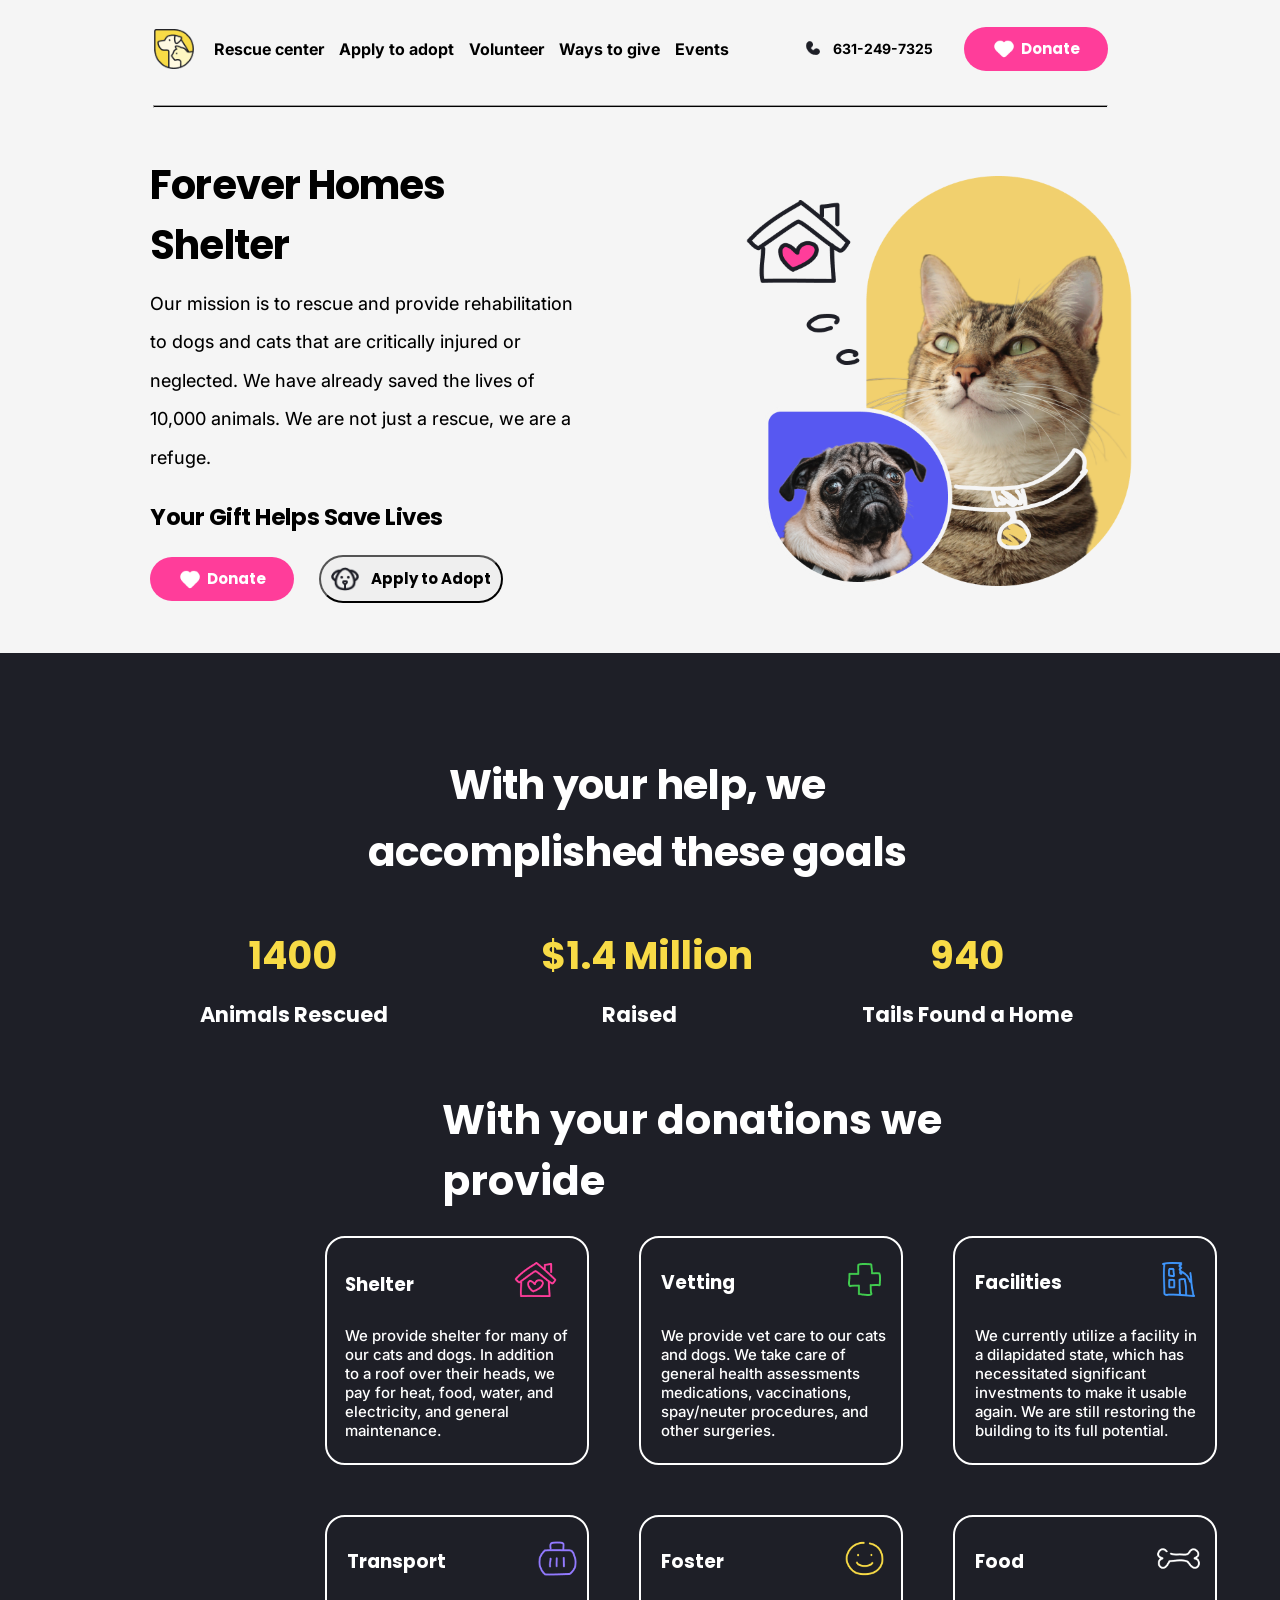
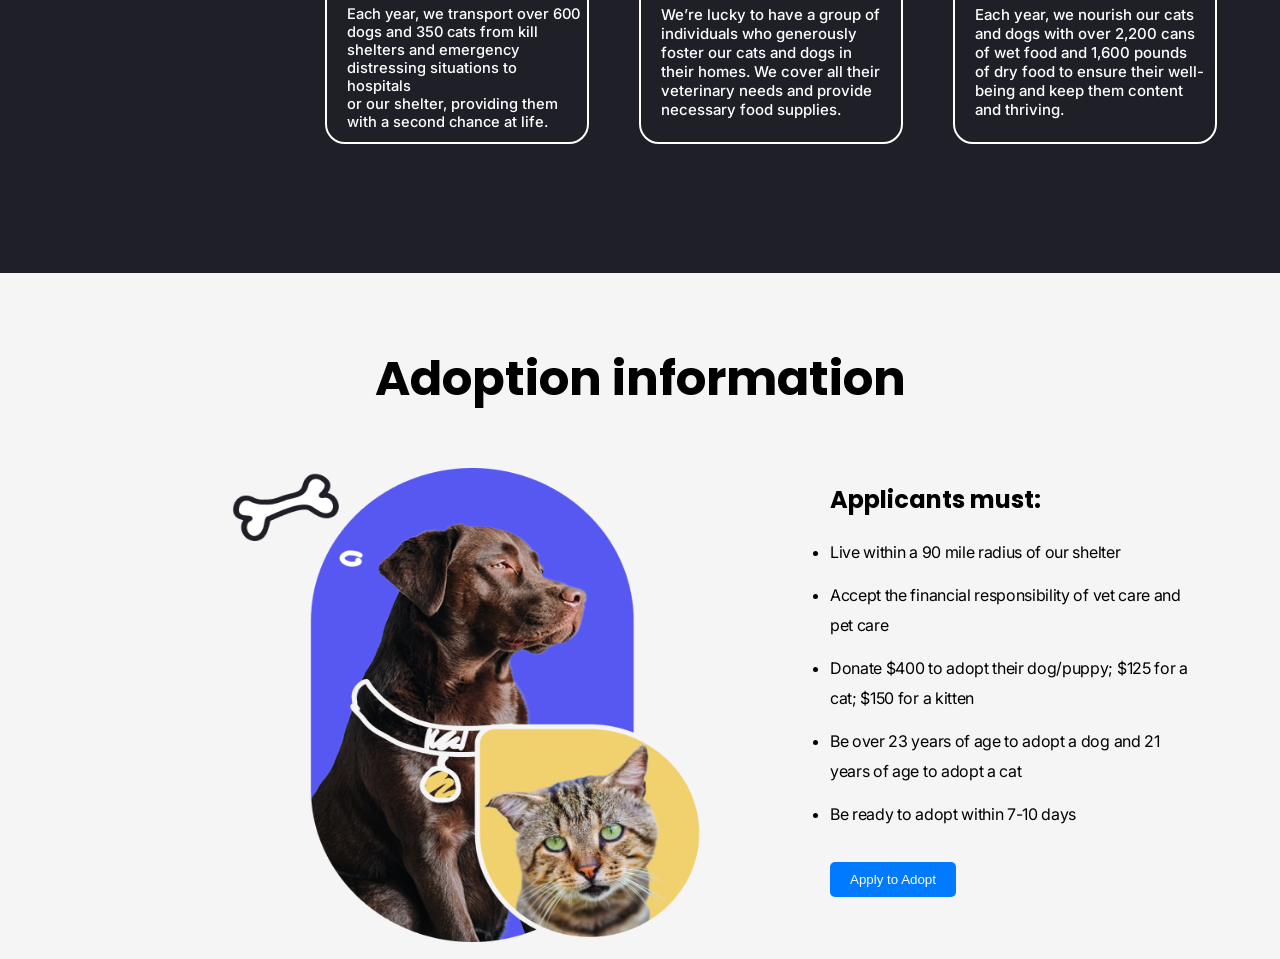
==== HTML/index.html @ 341faac3 "Criada a seção Adoption information e atualizado erros de responsividade" ====
<!DOCTYPE html>
<html lang="en">
    <head>
        <meta charset="UTF-8">
        <title>Desafio_4</title>
        <link rel="stylesheet" href="../CSS/style.css">
        <link rel="stylesheet" href="../CSS/paginaInicial/blocoInfos_secao2.css">
        <link rel="stylesheet" href="../CSS/paginaInicial/infoAdocao_secao3.css">
        <link rel="stylesheet" href="../CSS/paginaInicial/caixas_secao2.css">
        <link rel="stylesheet" href="../CSS/paginaInicial/home_secao1.css">
        <link rel="stylesheet" href="../CSS/header/header.css">
        <meta name="viewport" content="width=device-width, initial-scale=1.0">
        <link rel="preconnect" href="https://fonts.googleapis.com">
        <link rel="preconnect" href="https://fonts.gstatic.com" crossorigin>
        <link href="https://fonts.googleapis.com/css2?family=Inter:wght@100..900&display=swap" rel="stylesheet">
        <link rel="preconnect" href="https://fonts.googleapis.com">
        <link rel="preconnect" href="https://fonts.gstatic.com" crossorigin>
        <link href="https://fonts.googleapis.com/css2?family=Inter:wght@100..900&family=Poppins:ital,wght@0,100;0,200;0,300;0,400;0,500;0,600;0,700;0,800;0,900;1,100;1,200;1,300;1,400;1,500;1,600;1,700;1,800;1,900&display=swap" rel="stylesheet">
    </head>
    <body>
        <div class="container">
            <header>
                <!-- BARRA DE NAVEGAÇÃO - MENU -->
                <section>
                    <!--// logo do site -->
                    <div class="logo">
                        <img src="../img/logo.png" alt="Logo">
                    </div>
                    <!-- Âncoras do menu -->
                    <ul class="menu">
                        <li><a href="a">Rescue center</a></li>
                        <li><a href="a">Apply to adopt</a></li>
                        <li><a href="a">Volunteer</a></li>
                        <li><a href="a">Ways to give</a></li>
                        <li><a href="a">Events</a></li>
                    </ul>
                    <div class="telefone">
                    <!-- Telefone -->
                        <img src="../img/icon_telefone.png" alt="Imagem de telefone - icon" class="imgTelefone">
                        <p>631-249-7325</p>
                    </div>
                    <!-- Botão Donate -->
                    <button class ="botaoDonate">
                        <img src="../img/icon_donate.png" alt="Imagem de coração - icon">
                        <span>Donate</span>
                    </button>
                </section>
                <hr>
            </header>

            <!-- SEÇÃO 1 - PAG INICIAL -->
            <div class="secao1">
                <div class="componentesSecao1">
                    <!-- Título da seção 1 -->
                    <h1 class="tituloSecao1">Forever Homes Shelter</h1>
                    <!-- Parágrafo da seção 1 -->
                    <p class="textoSecao1">
                        Our mission is to rescue and provide rehabilitation <br>
                        to dogs and cats that are critically injured or <br>
                        neglected. We have already saved the lives of <br>
                        10,000 animals. We are not just a rescue, we are a <br>
                        refuge.</p>
                    <h3 class="subtituloSecao1">Your Gift Helps Save Lives</h3>
                    <!-- Botões da seção 1 -->
                    <div class="botoes">
                        <button class ="botaoDonateSecao1">
                            <img src="../img/icon_donate.png" alt="Imagem de coração - icon">
                            <span>Donate</span>
                        </button>
                        <button class ="botaoApplytoAdoptSecao1">
                            <img src="../img/icon_cachorro.png" alt="Imagem de cachorro - icon">
                            <span>Apply to Adopt</span>
                        </button>
                    </div>
                </div>
                <!-- Imagem da seção 1 - gato, cachorro -->
                <img src="../img/img_secao1.png" alt="Imagem da seção 1 - gato, cachorro" class="imgSecao1">
            </div>
        </div>
        <!-- SEÇÃO 2 - BLOCO COM ESTATÍSTICAS E CARROSSEL DE IMAGENS-->
            <div class="blocoEstatistica">
                <div class="container">
                    <h2 class="tituloSecao2">With your help, we <br>
                        accomplished these goals</h2>
                    <!--Blocos/Textos com estatísticas-->
                    <div class="blocos">
                        <div class="bloco1">
                            <h3>1400</h3>
                            <p>Animals Rescued</p>
                        </div>
                        <div class="bloco2">
                            <h3>$1.4 Million</h3>
                            <p>Raised</p>
                        </div>
                        <div class="bloco3">
                            <h3>940</h3>
                            <p>Tails Found a Home</p>
                    </div>
                </div>
            </div>
            <!--INFORMAÇÕES DA DOAÇÃO - SEÇÃO 2-->
            <h2 class="caixasTItulo">With your donations we provide</h2>
            <div class="caixasLinha1">
                <div class="box1">
                    <div class="header1">
                        <h3>Shelter </h3>
                        <img src="../img/icon_casa.png" alt="Imagem de uma casinha rosa">
                    </div>
                    <p>We provide shelter for many of <br>
                        our cats and dogs. In addition <br>
                        to a roof over their heads, we <br>
                        pay for heat, food, water, and <br>
                        electricity, and general <br>
                        maintenance.
                    </p>
                </div>
                <div class="box2">
                    <div class="header2">
                        <h3>Vetting</h3>
                        <img src="../img/icon_cruz.png" alt="Imagem de uma cruz verde da saúde">
                    </div>
                    <p>We provide vet care to our cats <br>
                        and dogs. We take care of <br>
                        general health assessments <br>
                        medications, vaccinations, <br>
                        spay/neuter procedures, and <br>
                        other surgeries.</p>
                </div>
                <div class="box3">
                    <div class="header3">
                        <h3>Facilities</h3>
                        <img src="../img/icon_predio.png" alt="Imagem de um prédio azul">
                    </div>
                    <p>We currently utilize a facility in <br>
                        a dilapidated state, which has <br>
                        necessitated significant <br>
                        investments to make it usable <br> again. We are still restoring the <br>
                        building to its full potential.
                    </p>
                </div>
            </div>
            <div class="caixasLinha2">
                <div class="box4">
                    <div class="header4">
                        <h3>Transport</h3>
                        <img src="../img/icon_transporte.png" alt="Imagem de caixa de transporte de animais">
                    </div>
                    <p>Each year, we transport over 600 <br>
                        dogs and 350 cats from kill <br>
                        shelters and emergency <br>
                        distressing situations to hospitals <br>
                        or our shelter, providing them <br>
                        with a second chance at life.
                    </p>
                </div>
                <div class="box5">
                    <div class="header5">
                        <h3>Foster</h3>
                        <img src="../img/icon_carinhaSorrindo.png" alt="Imagem de carinha sorrindo">
                    </div>
                    <p>We’re lucky to have a group of <br>
                        individuals who generously <br>
                        foster our cats and dogs in <br>
                        their homes. We cover all their <br>
                        veterinary needs and provide <br>
                        necessary food supplies.
                    </p>
                </div>
                <div class="box6">
                    <div class="header6">
                        <h3>Food</h3>
                        <img src="../img/icon_osso.png" alt="Imagem de ossinho de cachorro">
                    </div>
                    <p>Each year, we nourish our  cats <br>
                        and dogs with over 2,200 cans <br>
                        of wet food and 1,600 pounds <br>
                        of dry food to ensure their well-<br>
                        being and keep them content <br>
                        and thriving.
                    </p>
                </div>
            </div>
        </div>
        <h2 class="tituloSecao3">Adoption information</h2>
        <div class="infoAdocao_secao3">
            <div class="imagemAdocaoInfo">
                <img src="../img/cachorros_secao3.png" alt="Imagem da seção 3">
            </div>
            <div class="listaInfo">
                <h4>Applicants must:</h4>
                <ul>
                    <li>Live within a 90 mile radius of our shelter</li>
                    <li>Accept the financial responsibility of vet care and <br> pet care</li>
                    <li>Donate $400 to adopt their dog/puppy; $125 for a <br> cat; $150 for a kitten</li>
                    <li>Be over 23 years of age to adopt a dog and 21 <br> years of age to adopt a cat</li>
                    <li>Be ready to adopt within 7-10 days</li>
                </ul>
                <button class ="botaoApplytoAdoptSecao3">
                    <span>Apply to Adopt</span>
                </button>
            </div>
        </div>
        <script src="../JavaScript/main.js"></script>
    </body>
</html>
---- CSS/style.css ----
.container {
    max-width: 1200px;
    margin: 0 auto;
    padding-right: 20px;
}

body{
    background-color: #F5F5F5;
    margin: 0;
}
---- CSS/paginaInicial/blocoInfos_secao2.css ----
.blocoEstatistica {
    height: 1200px;
    background-color: #1E1F27;
    margin: 0;
    padding-bottom: 0;
    padding-top: 20px;
}

/*Título da seção 2*/
.tituloSecao2 {
    padding-left: 3px;
    text-align: center;
    color: #FFFFFF;
    font-family: Poppins;
    width: 1208px;
    height: 134px;
    font-size: 41px;
    font-weight: 700;
    line-height: 67.2px;
    letter-spacing: -0.02em;
    padding-top: 44px;
    padding-bottom: 35px;
}

/*Blocos*/
.blocos {
    display: flex;
    justify-content: space-between;
}

.bloco1 h3, .bloco2 h3, .bloco3 h3 {
    width: 300px;
    height: 20px;
    font-family: Poppins;
    font-size: 38px;
    font-weight: 700;
    color: #F8DB46;
    line-height: 4px;
    display: flex;
    margin: 0;
}

.bloco1 h3 {
    padding-left: 218px;
    width: 200px;
}

.bloco2 h3 {
    padding-right: 20px;
    width: 240px;
}

.bloco3 h3 {
    padding-left: 88px;
}

.bloco1 p, .bloco2 p, .bloco3 p {
    margin: 0;
    color: #FFFFFF;
    width: 300px;
    height: 35px;
    font-family: Poppins;
    font-size: 21px;
    font-weight: 700;
    line-height: 2px;
    padding-top: 40px;
    display: flex;
}

.bloco1 p {
    padding-left: 170px;
}

.bloco2 p {
    padding-left: 61px;
    width: 140px;
}

.bloco3 p {
    padding-left: 20px;
}
---- CSS/paginaInicial/infoAdocao_secao3.css ----
.infoAdocao_secao3 {
    display: flex;
    flex-direction: row;
    align-items: flex-start;
    margin: 0;
    box-sizing: border-box;
    padding-left: 220px;
}
.tituloSecao3 {
    text-align: center;
    width: 100%;
    padding-top: 30px;
    font-size: 48px;
    font-family: Poppins;
}
.imagemAdocaoInfo {
    width: 470px;
}
.imagemAdocaoInfo img {
    width: 500px;
    height: 500px;
}
.listaInfo {
    flex: 1;
    display: flex;
    flex-direction: column;
    align-items: flex-start;
    padding-left: 100px;
}
.listaInfo h4 {
    margin: 0;
    font-size: 24px;
    font-family: Poppins;
    padding-bottom: 20px;
    padding-left: 40px;
    padding-top: 27px;
}
.listaInfo ul {
    list-style-type: disc;
    margin: 0 0 20px 0;
    font-family: Inter;
}
.listaInfo li {
    padding-bottom: 13px;
    line-height: 30px;
    letter-spacing: -0.02em;
    gap: 20px;
    font-weight: 700px;
}

.listaInfo button {
    padding-bottom: 30px;
    padding: 10px 20px;
    background-color: #007BFF;
    color: white;
    border: none;
    cursor: pointer;
    border-radius: 5px;
    margin-left: 40px;
}
---- CSS/paginaInicial/caixas_secao2.css ----
/*SEÇÃO 2 - INFORMAÇÕES SOBRE AS DOAÇÕES*/

.caixasLinha1 {
    background-color: #1E1F27;
    padding-left: 300px;
    display: flex;
    margin: 0;
    padding-bottom: 0;
}
.caixasLinha2 {
    background-color: #1E1F27;
    padding-left: 300px;
    display: flex;
    padding-top: 0;
    margin: 0;
}
.caixasTItulo {
    color: #FFFFFF;
    font-family: Poppins;
    padding-top: 40px;
    padding-left: 442px;
    font-size: 41px;
    display: flex;
    width: 670px;
    padding-bottom: 0;
    margin: 0;
}

/*Primeira caixa de informações*/
.box1 {
    border: 2px solid;
    padding: 10px 5px 5px 18px;
    border-radius: 20px;
    border-color: #FFFFFF;
    display: flex;
    flex-direction: column;
    width: 237px;
    height: 210px;
    margin: 25px;
}
.box1 .header1 {
    display: flex;
    align-items: center;
    width: 100%;
}
.box1 img {
    margin-right: 20px;
    max-width: 63px;
    height: 63px;
    border-radius: 50%;
}
.box1 h3 {
    color: #FFFFFF;
    margin: 0;
    font-family: Poppins;
    padding-top: 10px;
}
.box1 p {
    color: #FFFFFF;
    margin-top: 15px;
    display: flex;
    width: 100%;
    font-family: Inter;
    font-size: 15px;
    font-weight: 500;
}
.box1 .header {
    display: flex;
    align-items: center;
    padding-left: 15px;
}
.box1 img {
    padding-left: 90px;
    max-width: 63px;
    height: 63px;
}
/*Segunda caixa de informações*/
.box2 {
    border: 2px solid;
    padding: 10px 5px 5px 20px;
    border-radius: 20px;
    border-color: #FFFFFF;
    display: flex;
    flex-direction: column;
    width: 235px;
    height: 210px;
    margin: 25px;
}
.header2 {
    display: flex;
    width: 100%;
    white-space: nowrap;
}
.box2 img {
    margin-left: 80px;
    max-width: 63px;
    height: 63px;
    border-radius: 50%;
    horiz-align: center;
}
.box2 h3 {
    color: #FFFFFF;
    margin: 0;
    font-family: Poppins;
    width: 400px;
    padding-top: 20px;
}
.box2 p {
    color: #FFFFFF;
    display: flex;
    width: 100%;
    font-family: Inter;
    font-size: 15px;
    font-weight: 500;
}
.box2 img {
    max-width: 63px;
    height: 63px;

}
/*Terceira caixa de informações*/
.box3 {
    border: 2px solid;
    padding: 10px 5px 5px 20px;
    border-radius: 20px;
    border-color: #FFFFFF;
    display: flex;
    flex-direction: column;
    width: 235px;
    height: 210px;
    margin: 25px;
}
.header3 {
    display: flex;
    width: 100%;
    white-space: nowrap;
}
.box3 img {
    margin-left: 80px;
    max-width: 63px;
    height: 63px;
    border-radius: 50%;
    horiz-align: center;
}
.box3 h3 {
    color: #FFFFFF;
    margin: 0;
    font-family: Poppins;
    width: 400px;
    padding-top: 20px;
}
.box3 p {
    color: #FFFFFF;
    display: flex;
    width: 100%;
    font-family: Inter;
    font-size: 15px;
    font-weight: 500;
}
.box3 img {
    max-width: 63px;
    height: 63px;

}
/*Quarta caixa de informações*/
.box4 {
    border: 2px solid;
    padding: 10px 5px 5px 20px;
    border-radius: 20px;
    border-color: #FFFFFF;
    display: flex;
    flex-direction: column;
    width: 235px;
    height: 210px;
    margin: 25px;
}
.header4 {
    display: flex;
    width: 100%;
    white-space: nowrap;
}
.box4 img {
    margin-left: 80px;
    max-width: 63px;
    height: 63px;
    border-radius: 50%;
    horiz-align: center;
}
.box4 h3 {
    color: #FFFFFF;
    margin: 0;
    font-family: Poppins;
    width: 400px;
    padding-top: 20px;
}
.box4 p {
    color: #FFFFFF;
    display: flex;
    width: 100%;
    font-family: Inter;
    font-size: 14.7px;
    font-weight: 500;
}
.box4 img {
    max-width: 63px;
    height: 63px;

}
/*Quinta caixa de informações*/
.box5 {
    border: 2px solid;
    padding: 10px 5px 5px 20px;
    border-radius: 20px;
    border-color: #FFFFFF;
    display: flex;
    flex-direction: column;
    width: 235px;
    height: 210px;
    margin: 25px;
}
.header5 {
    display: flex;
    width: 100%;
    white-space: nowrap;
}
.box5 img {
    margin-left: 80px;
    max-width: 63px;
    height: 63px;
    border-radius: 50%;
    horiz-align: center;
}
.box5 h3 {
    color: #FFFFFF;
    margin: 0;
    font-family: Poppins;
    width: 400px;
    padding-top: 20px;
}
.box5 p {
    color: #FFFFFF;
    display: flex;
    width: 100%;
    font-family: Inter;
    font-size: 15px;
    font-weight: 500;
}
.box5 img {
    max-width: 63px;
    height: 63px;

}
/*Sexta caixa de informações*/
.box6 {
    border: 2px solid;
    padding: 10px 5px 5px 20px;
    border-radius: 20px;
    border-color: #FFFFFF;
    display: flex;
    flex-direction: column;
    width: 235px;
    height: 210px;
    margin: 25px;
}
.header6 {
    display: flex;
    width: 100%;
    white-space: nowrap;
}
.box6 img {
    margin-left: 80px;
    max-width: 63px;
    height: 63px;
    border-radius: 50%;
    horiz-align: center;
}
.box6 h3 {
    color: #FFFFFF;
    margin: 0;
    font-family: Poppins;
    width: 400px;
    padding-top: 20px;
}
.box6 p {
    color: #FFFFFF;
    display: flex;
    width: 100%;
    font-family: Inter;
    font-size: 15px;
    font-weight: 500;
}
.box6 img {
    max-width: 63px;
    height: 63px;
}
---- CSS/paginaInicial/home_secao1.css ----
/* HOME - PÁGINA DE INÍCIO*/

.secao1 {
    display: flex;
    flex-direction: row;
    align-items: flex-start;
    margin-bottom: 50px;
}
.secao1 .componentesSecao1 {
    display: flex;
    flex-direction: column;
    align-items: flex-start;
}
.secao1 .tituloSecao1 {
    width: 400px;
    height: 110px;
    font-family: Poppins;
    font-size: 40px;
    font-weight: 700;
    letter-spacing: -0.02em;
    text-align: left;
    margin-left: 120px;
    margin-top: 39px;
    margin-bottom: 20px;

}
.secao1 .textoSecao1 {
    font-family: Inter;
    font-size: 18px;
    font-weight: 440;
    line-height: 38.4px;
    width: 584px;
    height: 190px;
    margin-left: 120px;
    margin-top: 0;
    margin-bottom: 17px
}
.secao1 .subtituloSecao1 {
    width: 500px;
    height: 40px;
    font-family: Poppins;
    font-size: 23px;
    font-weight: 700;
    line-height: 51.2px;
    letter-spacing: -0.02em;
    text-align: left;
    margin-left: 120px;
    margin-top: 0;
    margin-bottom: 0;
}

/*botões da seção 1*/
.botoes {
    display: flex;
    align-items: center;
    margin-left: 0;
    margin-top: 23px;
}
.botaoDonateSecao1 {
    display: flex;
    align-items: center;
    gap: 5px;
    padding: 6px 28px;
    background-color: #FF3D9A;
    color: white;
    border: none;
    border-radius: 32px;
    cursor: pointer;
    font-size: 15px;
    line-height: 32px;
    font-weight: bold;
    font-family: Poppins;
    margin-left: 120px;
}
.botaoDonateSecao1 img {
    width: 23.81px;
    height: 23.14px;
}
.botaoApplytoAdoptSecao1{
    display: flex;
    align-items: center;
    gap: 5px;
    padding: 6px 10px;
    border-radius: 32px;
    cursor: pointer;
    font-size: 15px;
    line-height: 32px;
    font-weight: bold;
    font-family: Poppins;
    margin-left: 25px;
}
.botaoApplytoAdoptSecao1 img {
    width: 27.81px;
    height: 23.14px;
    margin-right: 7px;
}

/*Imagem da seção 1*/
.imgSecao1 {
    width:410px;
    height: 410px;
    margin-top: 60px;
    display: flex;
}
---- CSS/header/header.css ----
/* HEADER/BARRA DE NAVEGAÇÃO*/
header {
    background-color: #F5F5F5;
}

section {
    display: flex;
    align-items: center;
    background-color: #F5F5F5;
    padding: 24px;
}
/*logo do site*/
.logo {
    display: flex;
    align-items: center;
    padding-left: 100px;
}

.logo img {
    width: 40px;
    height: 40px;
}
/*Itens do menu - Opções da barra de navegação*/
.menu {
    list-style: none;
    display: flex;
    margin: 0;
    padding: 0;
    margin-left: 20px;
}

.menu li {
    margin-right: 15px;
    font-family: Inter;
    font-weight: bold;
}

.menu li a {
    color: black;
    text-decoration: none;
    display: flex;
}

/*Telefone*/
.telefone {
    display: flex;
    align-items: center;
    color: black;
    padding: 2px 10px;
    text-decoration: none;
    white-space: nowrap;
    font-family: Inter;
    font-size: 14px;
    margin-right: 3px;
    margin-left: 50px;
    font-weight: bold;
}

.imgTelefone {
    width: 18px;
    height: 18px;
    margin-right: 11px;
    padding-bottom: 2px;
}
/*Botão Donate*/
.botaoDonate {
    display: flex;
    align-items: center;
    gap: 5px;
    padding: 6px 28px;
    background-color: #FF3D9A;
    color: white;
    border: none;
    border-radius: 32px;
    cursor: pointer;
    font-size: 15px;
    line-height: 32px;
    margin-left: 18px;
    font-weight: bold;
    font-family: Poppins;
}
.botaoDonate img {
    width: 23.81px;
    height: 23.14px;
}
/*Linha de separaçao*/
hr {
    width: 953px;
    background-color: black;
    height: 1px;
}
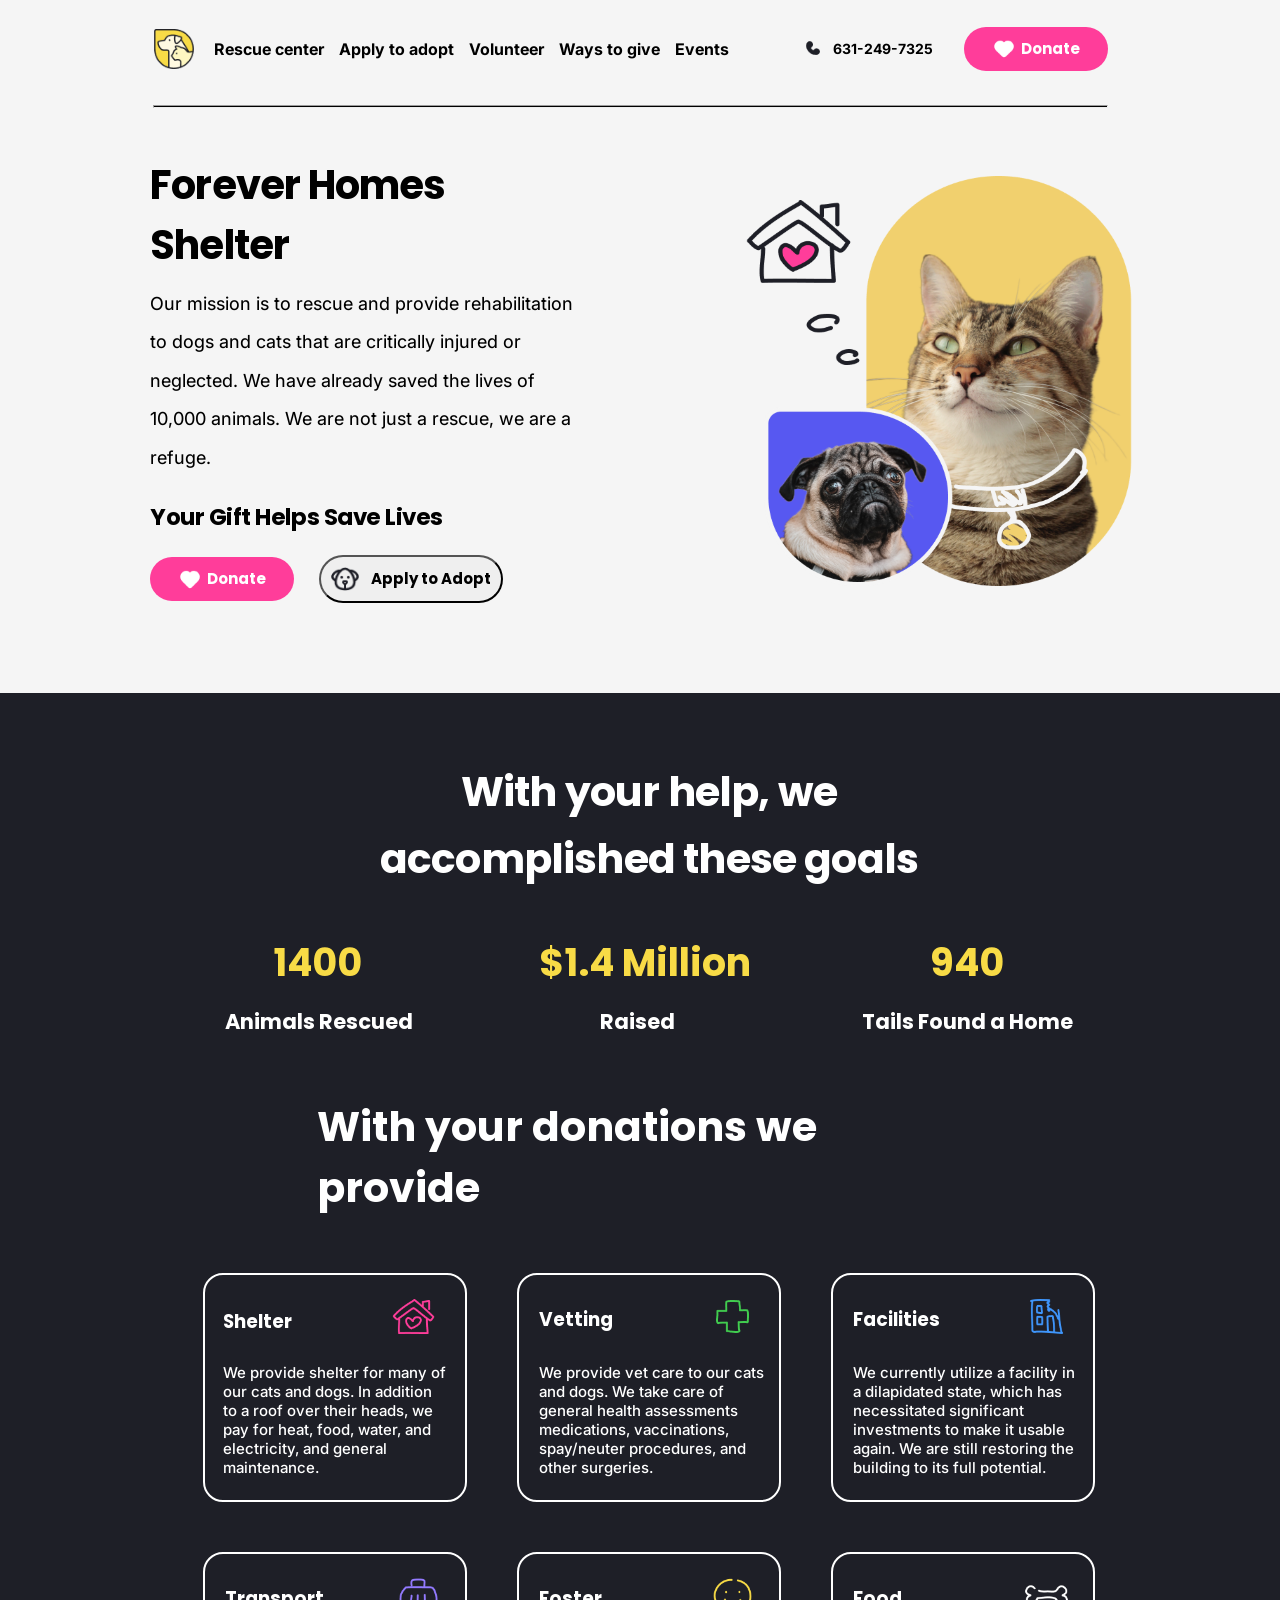
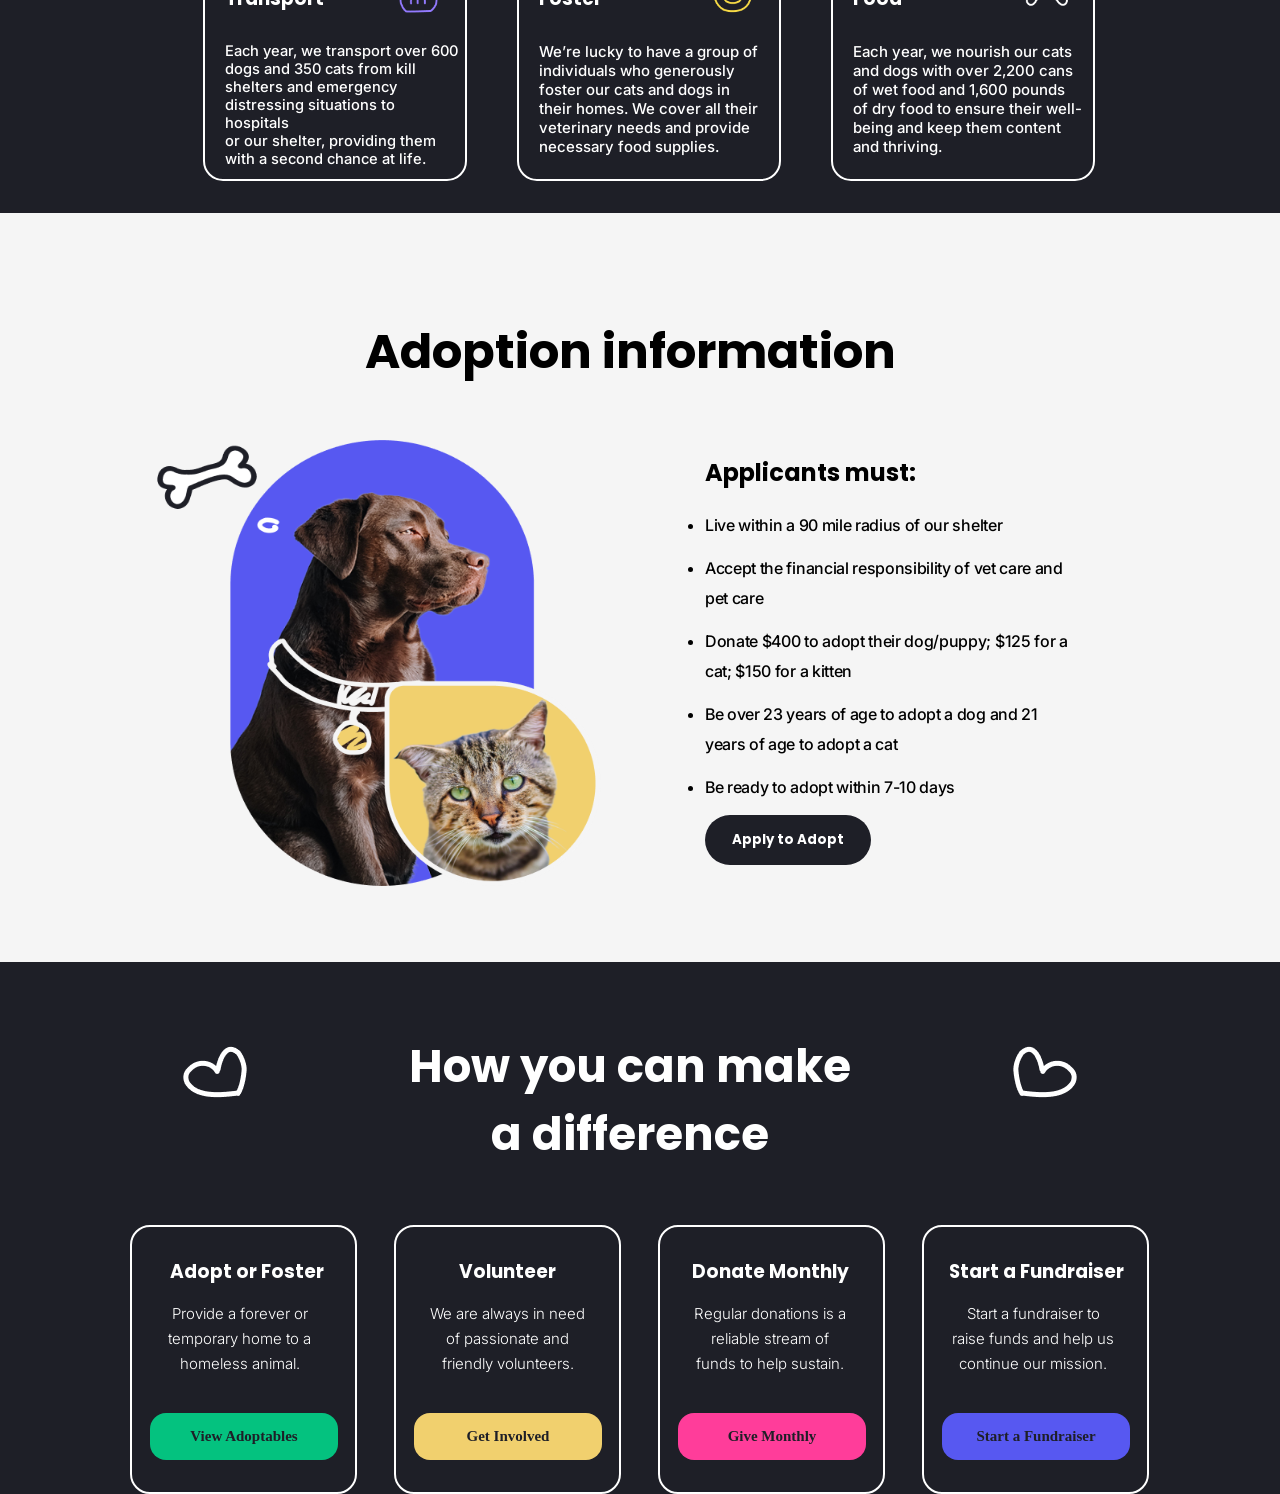
==== commit ed86ab7b: "Criada a seção How you can make a difference e leve organizada no código" ====
--- a/HTML/index.html
+++ b/HTML/index.html
@@ -4,6 +4,7 @@
         <meta charset="UTF-8">
         <title>Desafio_4</title>
         <link rel="stylesheet" href="../CSS/style.css">
+        <link rel="stylesheet" href="../CSS/paginaInicial/facaDiferenca_secao4.css">
         <link rel="stylesheet" href="../CSS/paginaInicial/blocoInfos_secao2.css">
         <link rel="stylesheet" href="../CSS/paginaInicial/infoAdocao_secao3.css">
         <link rel="stylesheet" href="../CSS/paginaInicial/caixas_secao2.css">
@@ -47,7 +48,6 @@
                 </section>
                 <hr>
             </header>
-
             <!-- SEÇÃO 1 - PAG INICIAL -->
             <div class="secao1">
                 <div class="componentesSecao1">
@@ -77,127 +77,182 @@
                 <img src="../img/img_secao1.png" alt="Imagem da seção 1 - gato, cachorro" class="imgSecao1">
             </div>
         </div>
-        <!-- SEÇÃO 2 - BLOCO COM ESTATÍSTICAS E CARROSSEL DE IMAGENS-->
-            <div class="blocoEstatistica">
-                <div class="container">
-                    <h2 class="tituloSecao2">With your help, we <br>
-                        accomplished these goals</h2>
-                    <!--Blocos/Textos com estatísticas-->
-                    <div class="blocos">
-                        <div class="bloco1">
-                            <h3>1400</h3>
-                            <p>Animals Rescued</p>
-                        </div>
-                        <div class="bloco2">
-                            <h3>$1.4 Million</h3>
-                            <p>Raised</p>
-                        </div>
-                        <div class="bloco3">
-                            <h3>940</h3>
-                            <p>Tails Found a Home</p>
+        <div class="blocoEstatistica">
+            <!-- SEÇÃO 2 - BLOCO COM ESTATÍSTICAS E CARROSSEL DE IMAGENS-->
+            <div class="container">
+                <h2 class="tituloSecao2">With your help, we <br>
+                    accomplished these goals</h2>
+                <!--Blocos/Textos com estatísticas-->
+                <div class="blocos">
+                    <div class="bloco1">
+                        <h3>1400</h3>
+                        <p>Animals Rescued</p>
+                    </div>
+                    <div class="bloco2">
+                        <h3>$1.4 Million</h3>
+                        <p>Raised</p>
+                    </div>
+                    <div class="bloco3">
+                        <h3>940</h3>
+                        <p>Tails Found a Home</p>
+                    </div>
+                </div>
+                <!--INFORMAÇÕES DA DOAÇÃO - SEÇÃO 2-->
+                <h2 class="caixasTItulo">With your donations we provide</h2>
+                <div class="caixasLinha1">
+                    <div class="box1">
+                        <div class="header1">
+                            <h3>Shelter </h3>
+                            <img src="../img/icon_casa.png" alt="Imagem de uma casinha rosa">
+                        </div>
+                        <p>We provide shelter for many of <br>
+                            our cats and dogs. In addition <br>
+                            to a roof over their heads, we <br>
+                            pay for heat, food, water, and <br>
+                            electricity, and general <br>
+                            maintenance.
+                        </p>
+                    </div>
+                    <div class="box2">
+                        <div class="header2">
+                            <h3>Vetting</h3>
+                            <img src="../img/icon_cruz.png" alt="Imagem de uma cruz verde da saúde">
+                        </div>
+                        <p>We provide vet care to our cats <br>
+                            and dogs. We take care of <br>
+                            general health assessments <br>
+                            medications, vaccinations, <br>
+                            spay/neuter procedures, and <br>
+                            other surgeries.</p>
+                    </div>
+                    <div class="box3">
+                        <div class="header3">
+                            <h3>Facilities</h3>
+                            <img src="../img/icon_predio.png" alt="Imagem de um prédio azul">
+                        </div>
+                        <p>We currently utilize a facility in <br>
+                            a dilapidated state, which has <br>
+                            necessitated significant <br>
+                            investments to make it usable <br> again. We are still restoring the <br>
+                            building to its full potential.
+                        </p>
+                    </div>
+                </div>
+                <div class="caixasLinha2">
+                    <div class="box4">
+                        <div class="header4">
+                            <h3>Transport</h3>
+                            <img src="../img/icon_transporte.png" alt="Imagem de caixa de transporte de animais">
+                        </div>
+                        <p>Each year, we transport over 600 <br>
+                            dogs and 350 cats from kill <br>
+                            shelters and emergency <br>
+                            distressing situations to hospitals <br>
+                            or our shelter, providing them <br>
+                            with a second chance at life.
+                        </p>
+                    </div>
+                    <div class="box5">
+                        <div class="header5">
+                            <h3>Foster</h3>
+                            <img src="../img/icon_carinhaSorrindo.png" alt="Imagem de carinha sorrindo">
+                        </div>
+                        <p>We’re lucky to have a group of <br>
+                            individuals who generously <br>
+                            foster our cats and dogs in <br>
+                            their homes. We cover all their <br>
+                            veterinary needs and provide <br>
+                            necessary food supplies.
+                        </p>
+                    </div>
+                    <div class="box6">
+                        <div class="header6">
+                            <h3>Food</h3>
+                            <img src="../img/icon_osso.png" alt="Imagem de ossinho de cachorro">
+                        </div>
+                        <p>Each year, we nourish our  cats <br>
+                            and dogs with over 2,200 cans <br>
+                            of wet food and 1,600 pounds <br>
+                            of dry food to ensure their well-<br>
+                            being and keep them content <br>
+                            and thriving.
+                        </p>
+                    </div>
+                </div>
+                <!--INFORMAÇÕES DAS ADOCÕES - SEÇÃO 3-->
+                <h2 class="tituloSecao3">Adoption information</h2>
+                <div class="infoAdocao_secao3">
+                    <div class="imagemAdocaoInfo">
+                        <img src="../img/cachorros_secao3.png" alt="Imagem da seção 3">
+                    </div>
+                    <div class="listaInfo">
+                        <h4>Applicants must:</h4>
+                        <ul>
+                            <li>Live within a 90 mile radius of our shelter</li>
+                            <li>Accept the financial responsibility of vet care and <br> pet care</li>
+                            <li>Donate $400 to adopt their dog/puppy; $125 for a <br> cat; $150 for a kitten</li>
+                            <li>Be over 23 years of age to adopt a dog and 21 <br> years of age to adopt a cat</li>
+                            <li>Be ready to adopt within 7-10 days</li>
+                        </ul>
+                        <button class ="botaoApplytoAdoptSecao3">
+                            <span>Apply to Adopt</span>
+                        </button>
                     </div>
                 </div>
             </div>
-            <!--INFORMAÇÕES DA DOAÇÃO - SEÇÃO 2-->
-            <h2 class="caixasTItulo">With your donations we provide</h2>
-            <div class="caixasLinha1">
-                <div class="box1">
-                    <div class="header1">
-                        <h3>Shelter </h3>
-                        <img src="../img/icon_casa.png" alt="Imagem de uma casinha rosa">
-                    </div>
-                    <p>We provide shelter for many of <br>
-                        our cats and dogs. In addition <br>
-                        to a roof over their heads, we <br>
-                        pay for heat, food, water, and <br>
-                        electricity, and general <br>
-                        maintenance.
-                    </p>
-                </div>
-                <div class="box2">
-                    <div class="header2">
-                        <h3>Vetting</h3>
-                        <img src="../img/icon_cruz.png" alt="Imagem de uma cruz verde da saúde">
-                    </div>
-                    <p>We provide vet care to our cats <br>
-                        and dogs. We take care of <br>
-                        general health assessments <br>
-                        medications, vaccinations, <br>
-                        spay/neuter procedures, and <br>
-                        other surgeries.</p>
-                </div>
-                <div class="box3">
-                    <div class="header3">
-                        <h3>Facilities</h3>
-                        <img src="../img/icon_predio.png" alt="Imagem de um prédio azul">
-                    </div>
-                    <p>We currently utilize a facility in <br>
-                        a dilapidated state, which has <br>
-                        necessitated significant <br>
-                        investments to make it usable <br> again. We are still restoring the <br>
-                        building to its full potential.
-                    </p>
-                </div>
-            </div>
-            <div class="caixasLinha2">
-                <div class="box4">
-                    <div class="header4">
-                        <h3>Transport</h3>
-                        <img src="../img/icon_transporte.png" alt="Imagem de caixa de transporte de animais">
-                    </div>
-                    <p>Each year, we transport over 600 <br>
-                        dogs and 350 cats from kill <br>
-                        shelters and emergency <br>
-                        distressing situations to hospitals <br>
-                        or our shelter, providing them <br>
-                        with a second chance at life.
-                    </p>
-                </div>
-                <div class="box5">
-                    <div class="header5">
-                        <h3>Foster</h3>
-                        <img src="../img/icon_carinhaSorrindo.png" alt="Imagem de carinha sorrindo">
-                    </div>
-                    <p>We’re lucky to have a group of <br>
-                        individuals who generously <br>
-                        foster our cats and dogs in <br>
-                        their homes. We cover all their <br>
-                        veterinary needs and provide <br>
-                        necessary food supplies.
-                    </p>
-                </div>
-                <div class="box6">
-                    <div class="header6">
-                        <h3>Food</h3>
-                        <img src="../img/icon_osso.png" alt="Imagem de ossinho de cachorro">
-                    </div>
-                    <p>Each year, we nourish our  cats <br>
-                        and dogs with over 2,200 cans <br>
-                        of wet food and 1,600 pounds <br>
-                        of dry food to ensure their well-<br>
-                        being and keep them content <br>
-                        and thriving.
-                    </p>
-                </div>
-            </div>
-        </div>
-        <h2 class="tituloSecao3">Adoption information</h2>
-        <div class="infoAdocao_secao3">
-            <div class="imagemAdocaoInfo">
-                <img src="../img/cachorros_secao3.png" alt="Imagem da seção 3">
-            </div>
-            <div class="listaInfo">
-                <h4>Applicants must:</h4>
-                <ul>
-                    <li>Live within a 90 mile radius of our shelter</li>
-                    <li>Accept the financial responsibility of vet care and <br> pet care</li>
-                    <li>Donate $400 to adopt their dog/puppy; $125 for a <br> cat; $150 for a kitten</li>
-                    <li>Be over 23 years of age to adopt a dog and 21 <br> years of age to adopt a cat</li>
-                    <li>Be ready to adopt within 7-10 days</li>
-                </ul>
-                <button class ="botaoApplytoAdoptSecao3">
-                    <span>Apply to Adopt</span>
-                </button>
+            <div class="facaDiferenca_secao4">
+            <div class="container">
+                <div class="header">
+                    <img class="coracaoEsquerdo" src="../img/coracao_esquerdo.png" alt="Coração esquerdo">
+                    <h2>How you can make <br> a difference</h2>
+                    <img class="coracaoDireito" src="../img/coracao_direito.png" alt="Coração direito">
+                </div>
+                    <div class="cards">
+                        <div class="card1">
+                            <div>
+                            <h3>Adopt or Foster</h3>
+                            </div>
+                            <p>Provide a forever or <br>
+                            temporary home to a <br>
+                            homeless animal. </p>
+                            <button><span>View Adoptables</span></button>
+                        </div>
+                        <div class="card2">
+                            <div>
+                            <h3>Volunteer</h3>
+                            </div>
+                            <p>We are always in need <br>
+                                of passionate and <Br>
+                                friendly volunteers.</p>
+                            <button class ="botaoVolunteer">
+                                <span>Get Involved</span>
+                            </button>
+                        </div>
+                        <div class="card3">
+                            <div>
+                                <h3>Donate Monthly</h3>
+                            </div>
+                            <p>Regular donations is a <br>
+                                reliable stream of <br>
+                                funds to help sustain.</p>
+                            <button class ="botaoGiveMonthly">
+                                <span>Give Monthly</span>
+                            </button>
+                        </div>
+                        <div class="card4">
+                            <div>
+                                <h3>Start a Fundraiser</h3>
+                            </div>
+                            <p>Start a fundraiser to <br>
+                                raise funds and help us <br>
+                                continue our mission.</p>
+                            <button class ="botaoStartaFundraiser">
+                            <span>Start a Fundraiser</span>
+                            </button>
+                        </div>
+                    </div>
+                </div>
+
             </div>
         </div>
         <script src="../JavaScript/main.js"></script>
--- a/CSS/paginaInicial/facaDiferenca_secao4.css
+++ b/CSS/paginaInicial/facaDiferenca_secao4.css
@@ -0,0 +1,223 @@
+.facaDiferenca_secao4 {
+    background-color: #1E1F27;
+    max-width: 100%;
+}
+
+.header {
+    position: relative;
+    text-align: center;
+}
+
+.coracaoEsquerdo {
+    padding-top: 60px;
+}
+
+
+.header h2 {
+    display: inline-flex;
+    flex: 1;
+    margin: 0;
+    vertical-align: 40px;
+    padding-inline: 140px;
+    font-family: Poppins;
+    color: #FFFFFF;
+    font-size: 45px;
+    padding-bottom: 40px;
+}
+/*PRIMEIRO CARD*/
+.cards {
+    background-color: #1E1F27;
+    padding-left: 100px;
+    display: flex;
+    margin: 0;
+    padding-bottom: 0;
+    padding-top: 16px;
+}
+
+.card1 {
+    border: 2px solid;
+    padding: 10px 5px 5px 18px;
+    border-radius: 20px;
+    border-color: #FFFFFF;
+    display: flex;
+    flex-direction: column;
+    width: 200px;
+    height: 250px;
+    margin-right: 37px;
+}
+
+.card1 h3 {
+    color: #FFFFFF;
+    margin: 0;
+    font-family: Poppins;
+    padding-top: 20px;
+    display: flex;
+    align-items: center;
+    padding-left: 20px;
+
+}
+.card1 p {
+    color: #FFFFFF;
+    display: flex;
+    width: 100%;
+    font-family: Inter;
+    font-size: 15px;
+    font-weight: 300;
+    padding-left: 18px;
+    line-height: 25px;
+    text-align: center;
+    padding-bottom: 22px;
+}
+.card1 button {
+    padding: 15px 10px 15px 10px;
+    background-color: #04C27F;
+    color: #1E1F27;
+    border: none;
+    cursor: pointer;
+    border-radius: 16px;
+    font-family: Poppins;
+    font-weight: 800;
+    font-size: 15px;
+    margin-right: 12px;
+}
+/*SEGUNDO CARD*/
+
+.card2 {
+    border: 2px solid;
+    padding: 10px 5px 5px 18px;
+    border-radius: 20px;
+    border-color: #FFFFFF;
+    display: flex;
+    flex-direction: column;
+    width: 200px;
+    height: 250px;
+    margin-right: 37px;
+}
+.card2 h3 {
+    color: #FFFFFF;
+    margin: 0;
+    font-family: Poppins;
+    padding-top: 20px;
+    display: flex;
+    align-items: center;
+    padding-left: 45px;
+
+}
+.card2 p {
+    color: #FFFFFF;
+    display: flex;
+    width: 100%;
+    font-family: Inter;
+    font-size: 15px;
+    font-weight: 300;
+    padding-left: 16px;
+    line-height: 25px;
+    text-align: center;
+    padding-bottom: 22px;
+}
+.card2 button {
+    padding: 15px 10px 15px 10px;
+    background-color: #F1D06E;
+    color: #1E1F27;
+    border: none;
+    cursor: pointer;
+    border-radius: 16px;
+    font-family: Poppins;
+    font-weight: 800;
+    font-size: 15px;
+    margin-right: 12px;
+}
+/*TERCEIRO CARD*/
+.card3 {
+    border: 2px solid;
+    padding: 10px 5px 5px 18px;
+    border-radius: 20px;
+    border-color: #FFFFFF;
+    display: flex;
+    flex-direction: column;
+    width: 200px;
+    height: 250px;
+    margin-right: 37px;
+}
+
+.card3 h3 {
+    color: #FFFFFF;
+    margin: 0;
+    font-family: Poppins;
+    padding-top: 20px;
+    display: flex;
+    align-items: center;
+    padding-left: 14px;
+    display: flex;
+
+}
+.card3 p {
+    color: #FFFFFF;
+    display: flex;
+    width: 100%;
+    font-family: Inter;
+    font-size: 15px;
+    font-weight: 300;
+    padding-left: 16px;
+    line-height: 25px;
+    text-align: center;
+    padding-bottom: 22px;
+}
+.card3 button {
+    padding: 15px 10px 15px 10px;
+    background-color: #FF3D9A;
+    color: #1E1F27;
+    border: none;
+    cursor: pointer;
+    border-radius: 16px;
+    font-family: Poppins;
+    font-weight: 800;
+    font-size: 15px;
+    margin-right: 12px;
+}
+/*QUARTO CARD*/
+.card4 {
+    border: 2px solid;
+    padding: 10px 5px 5px 18px;
+    border-radius: 20px;
+    border-color: #FFFFFF;
+    display: flex;
+    flex-direction: column;
+    width: 200px;
+    height: 250px;
+    margin-right: 37px;
+}
+.card4 h3 {
+    color: #FFFFFF;
+    margin: 0;
+    font-family: Poppins;
+    padding-top: 20px;
+    display: flex;
+    align-items: center;
+    padding-left: 7px;
+    display: flex;
+}
+.card4 p {
+    color: #FFFFFF;
+    display: flex;
+    width: 100%;
+    font-family: Inter;
+    font-size: 15px;
+    font-weight: 300;
+    padding-left: 10px;
+    line-height: 25px;
+    text-align: center;
+    padding-bottom: 22px;
+}
+.card4 button {
+    padding: 15px 10px 15px 10px;
+    background-color: #5758F1;
+    color: #1E1F27;
+    border: none;
+    cursor: pointer;
+    border-radius: 16px;
+    font-family: Poppins;
+    font-weight: 800;
+    font-size: 15px;
+    margin-right: 12px;
+}
--- a/CSS/paginaInicial/blocoInfos_secao2.css
+++ b/CSS/paginaInicial/blocoInfos_secao2.css
@@ -1,5 +1,5 @@
 .blocoEstatistica {
-    height: 1200px;
+    height: 1100px;
     background-color: #1E1F27;
     margin: 0;
     padding-bottom: 0;
@@ -8,7 +8,7 @@
 
 /*Título da seção 2*/
 .tituloSecao2 {
-    padding-left: 3px;
+    padding-left: 15px;
     text-align: center;
     color: #FFFFFF;
     font-family: Poppins;
@@ -18,7 +18,7 @@
     font-weight: 700;
     line-height: 67.2px;
     letter-spacing: -0.02em;
-    padding-top: 44px;
+    padding-top: 11px;
     padding-bottom: 35px;
 }
 
@@ -26,6 +26,7 @@
 .blocos {
     display: flex;
     justify-content: space-between;
+    padding-left: 25px;
 }
 
 .bloco1 h3, .bloco2 h3, .bloco3 h3 {
@@ -46,7 +47,7 @@
 }
 
 .bloco2 h3 {
-    padding-right: 20px;
+    padding-right: 50px;
     width: 240px;
 }
 
--- a/CSS/paginaInicial/infoAdocao_secao3.css
+++ b/CSS/paginaInicial/infoAdocao_secao3.css
@@ -2,24 +2,28 @@
     display: flex;
     flex-direction: row;
     align-items: flex-start;
-    margin: 0;
+    margin-left: 120px;
     box-sizing: border-box;
-    padding-left: 220px;
+    max-width: 1200px;
+    margin-bottom: 60px;
 }
+/*Titulo*/
 .tituloSecao3 {
     text-align: center;
     width: 100%;
-    padding-top: 30px;
+    padding-top: 70px;
     font-size: 48px;
     font-family: Poppins;
 }
+/*Imagem*/
 .imagemAdocaoInfo {
-    width: 470px;
+    width: 420px;
 }
 .imagemAdocaoInfo img {
-    width: 500px;
-    height: 500px;
+    width: 470px;
+    height: 470px;
 }
+/*CSS da lista*/
 .listaInfo {
     flex: 1;
     display: flex;
@@ -37,7 +41,7 @@
 }
 .listaInfo ul {
     list-style-type: disc;
-    margin: 0 0 20px 0;
+    margin: 0;
     font-family: Inter;
 }
 .listaInfo li {
@@ -45,17 +49,29 @@
     line-height: 30px;
     letter-spacing: -0.02em;
     gap: 20px;
-    font-weight: 700px;
+    font-weight: 500;
 }
-
+/*CSS do botão*/
 .listaInfo button {
-    padding-bottom: 30px;
-    padding: 10px 20px;
-    background-color: #007BFF;
+    margin-bottom: 20px;
+    padding: 15px 27px 15px 27px;
+    background-color: #1E1F27;
     color: white;
     border: none;
     cursor: pointer;
-    border-radius: 5px;
+    border-radius: 32px;
     margin-left: 40px;
+    font-family: Poppins;
+    font-weight: 700;
 }
 
+@media (max-width: 1300px) {
+    .infoAdocao_secao3 {
+        display: flex;
+        flex-direction: row;
+        align-items: flex-start;
+        margin-left: 115px;
+        box-sizing: border-box;
+        max-width: 1200px;
+    }
+}
--- a/CSS/paginaInicial/caixas_secao2.css
+++ b/CSS/paginaInicial/caixas_secao2.css
@@ -2,14 +2,15 @@
 
 .caixasLinha1 {
     background-color: #1E1F27;
-    padding-left: 300px;
+    padding-left: 148px;
     display: flex;
     margin: 0;
     padding-bottom: 0;
+    padding-top: 20px;
 }
 .caixasLinha2 {
     background-color: #1E1F27;
-    padding-left: 300px;
+    padding-left: 148px;
     display: flex;
     padding-top: 0;
     margin: 0;
@@ -18,11 +19,11 @@
     color: #FFFFFF;
     font-family: Poppins;
     padding-top: 40px;
-    padding-left: 442px;
+    padding-left: 287px;
     font-size: 41px;
     display: flex;
     width: 670px;
-    padding-bottom: 0;
+    padding-bottom: 10px;
     margin: 0;
 }
 
@@ -92,7 +93,7 @@
     white-space: nowrap;
 }
 .box2 img {
-    margin-left: 80px;
+    margin-right: 10px;
     max-width: 63px;
     height: 63px;
     border-radius: 50%;
@@ -113,11 +114,7 @@
     font-size: 15px;
     font-weight: 500;
 }
-.box2 img {
-    max-width: 63px;
-    height: 63px;
-
-}
+
 /*Terceira caixa de informações*/
 .box3 {
     border: 2px solid;
@@ -136,7 +133,7 @@
     white-space: nowrap;
 }
 .box3 img {
-    margin-left: 80px;
+    margin-right: 10px;
     max-width: 63px;
     height: 63px;
     border-radius: 50%;
@@ -157,11 +154,7 @@
     font-size: 15px;
     font-weight: 500;
 }
-.box3 img {
-    max-width: 63px;
-    height: 63px;
-
-}
+
 /*Quarta caixa de informações*/
 .box4 {
     border: 2px solid;
@@ -180,7 +173,7 @@
     white-space: nowrap;
 }
 .box4 img {
-    margin-left: 80px;
+    margin-right: 10px;
     max-width: 63px;
     height: 63px;
     border-radius: 50%;
@@ -201,11 +194,7 @@
     font-size: 14.7px;
     font-weight: 500;
 }
-.box4 img {
-    max-width: 63px;
-    height: 63px;
-
-}
+
 /*Quinta caixa de informações*/
 .box5 {
     border: 2px solid;
@@ -224,7 +213,7 @@
     white-space: nowrap;
 }
 .box5 img {
-    margin-left: 80px;
+    margin-right: 10px;
     max-width: 63px;
     height: 63px;
     border-radius: 50%;
@@ -245,11 +234,7 @@
     font-size: 15px;
     font-weight: 500;
 }
-.box5 img {
-    max-width: 63px;
-    height: 63px;
-
-}
+
 /*Sexta caixa de informações*/
 .box6 {
     border: 2px solid;
@@ -268,7 +253,7 @@
     white-space: nowrap;
 }
 .box6 img {
-    margin-left: 80px;
+    margin-right: 10px;
     max-width: 63px;
     height: 63px;
     border-radius: 50%;
@@ -289,7 +274,3 @@
     font-size: 15px;
     font-weight: 500;
 }
-.box6 img {
-    max-width: 63px;
-    height: 63px;
-}
--- a/CSS/paginaInicial/home_secao1.css
+++ b/CSS/paginaInicial/home_secao1.css
@@ -47,6 +47,9 @@
     margin-left: 120px;
     margin-top: 0;
     margin-bottom: 0;
+}
+.secao1 {
+    padding-bottom: 40px;
 }
 
 /*botões da seção 1*/
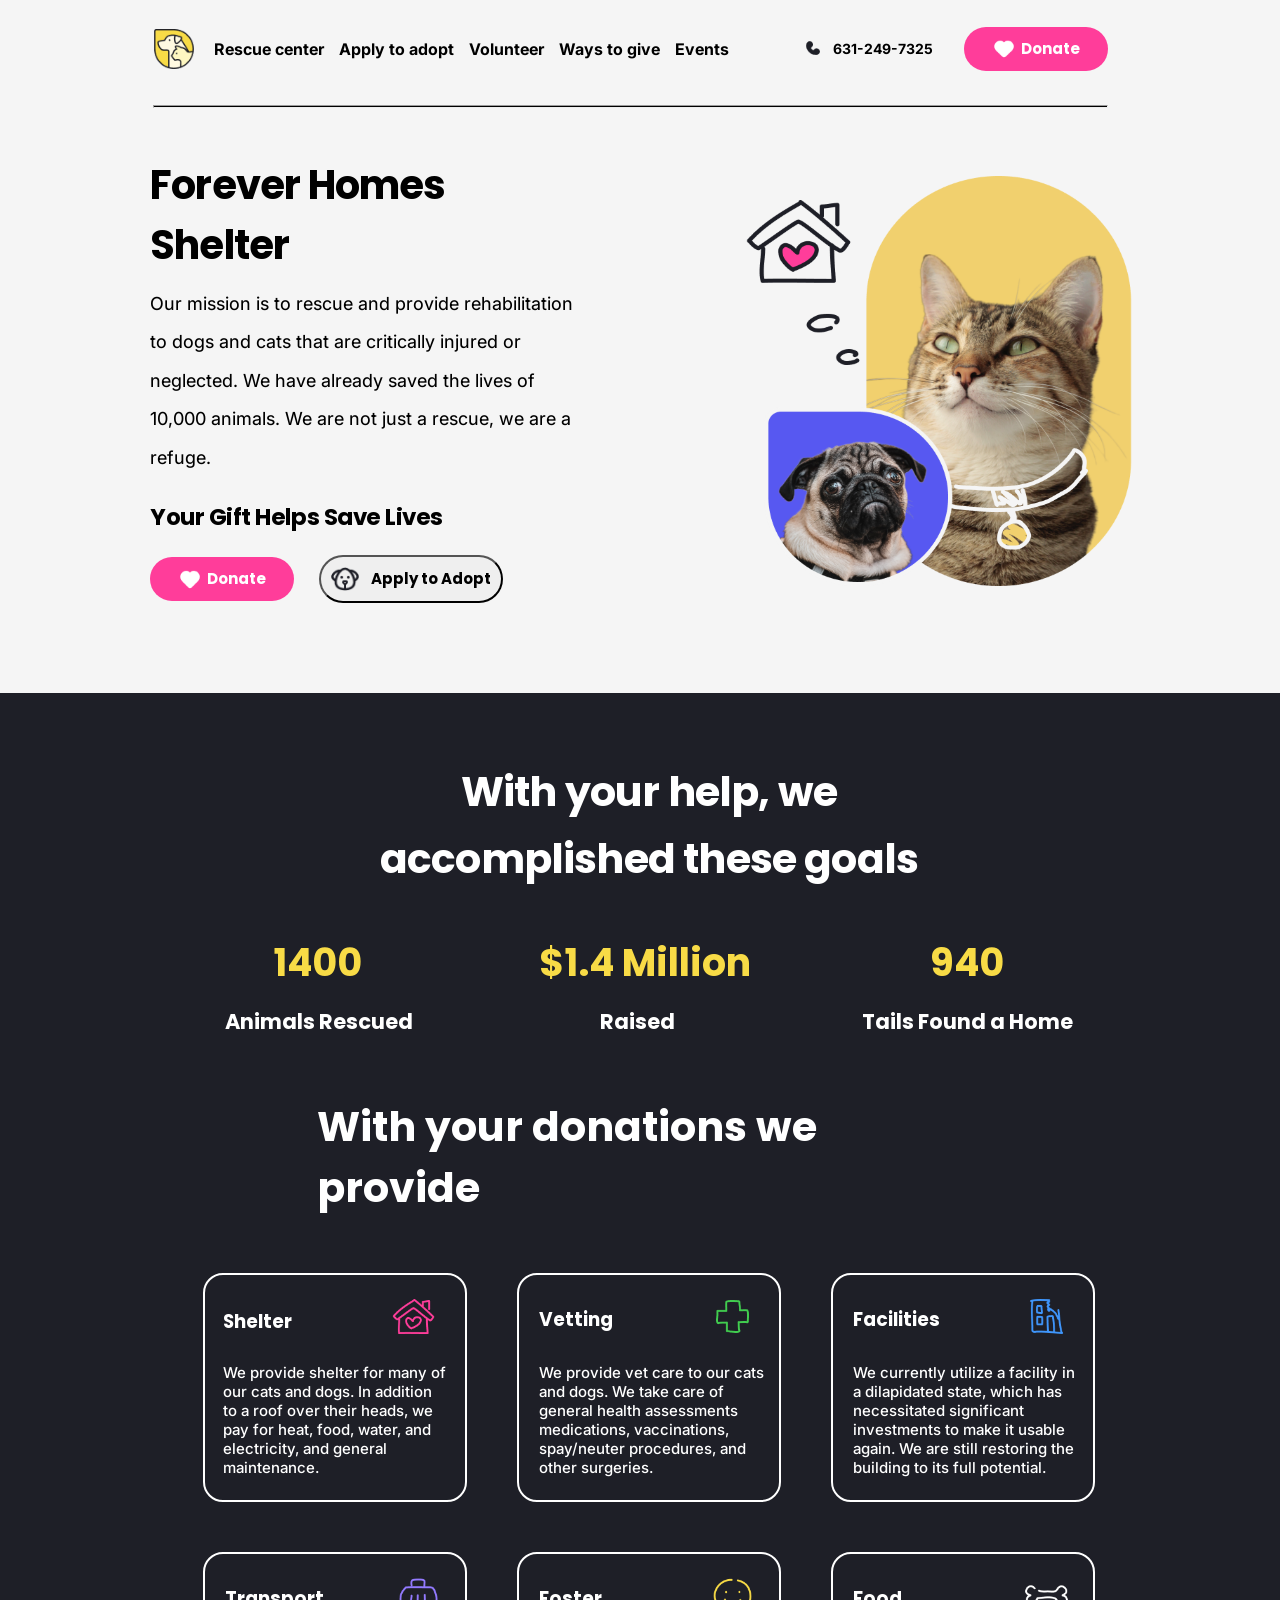
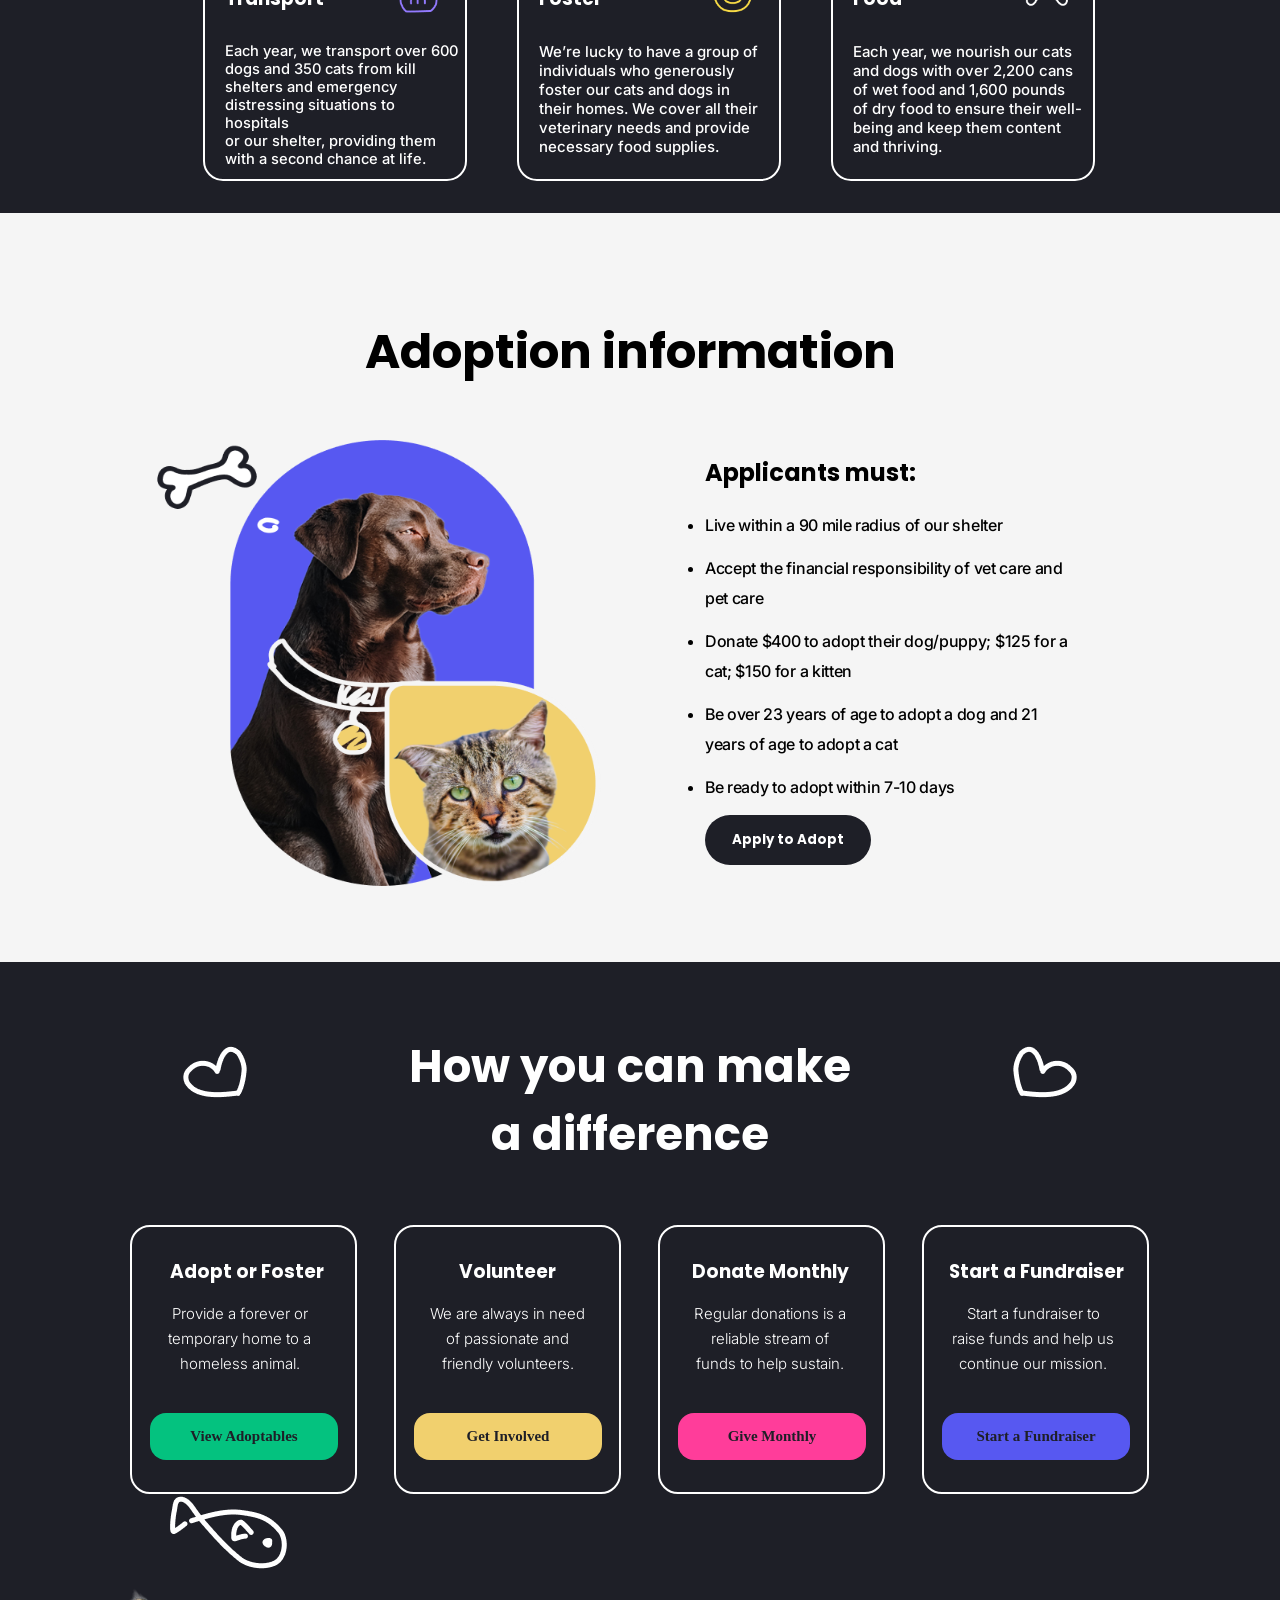
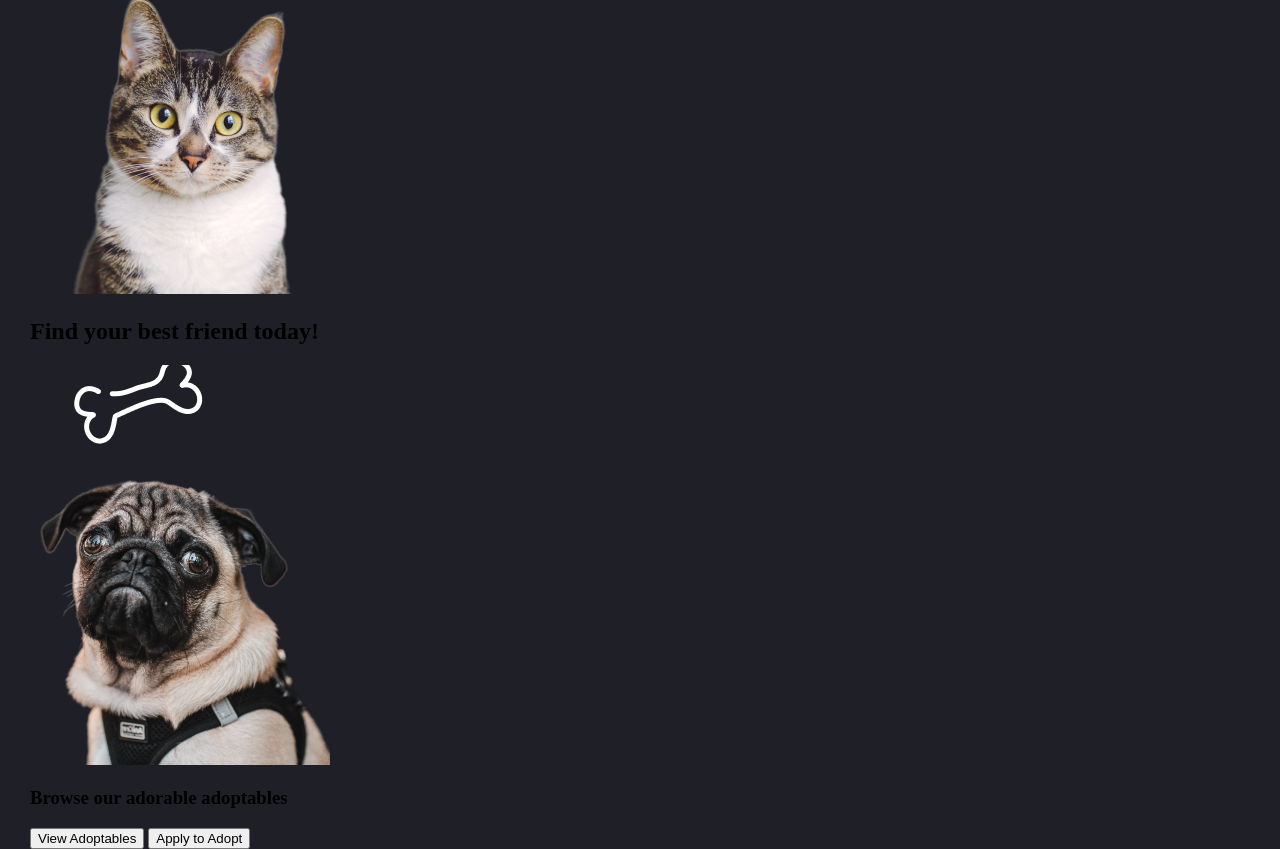
==== commit d8c1723c: "Criei a parte Find your best friend today e estilizei com o css" ====
--- a/HTML/index.html
+++ b/HTML/index.html
@@ -4,6 +4,7 @@
         <meta charset="UTF-8">
         <title>Desafio_4</title>
         <link rel="stylesheet" href="../CSS/style.css">
+        <link rel="stylesheet" href="../CSS/paginaInicial/bestFriends.css">
         <link rel="stylesheet" href="../CSS/paginaInicial/facaDiferenca_secao4.css">
         <link rel="stylesheet" href="../CSS/paginaInicial/blocoInfos_secao2.css">
         <link rel="stylesheet" href="../CSS/paginaInicial/infoAdocao_secao3.css">
@@ -251,8 +252,21 @@
                             </button>
                         </div>
                     </div>
-                </div>
-
+                    <div class="bestFriend_secao4">
+                        <div>
+                            <img class="imagemGato" src="../img/gato_bestFriend.png" alt="Imagem de gatinho e um peixe em cima">
+                            <h2>Find your best friend today!</h2>
+                            <img class="imagemCachorro" src="../img/cachorro_bestFriend.png" alt="Imagem de cachorro e osso em cima">
+                        </div>
+                        <h3>Browse our adorable adoptables</h3>
+                        <button class ="botaoViewAdoptables">
+                            <span>View Adoptables</span>
+                        </button>
+                        <button class ="botaoApplytoAdopt">
+                            <span>Apply to Adopt</span>
+                        </button>
+                    </div>
+                </div>
             </div>
         </div>
         <script src="../JavaScript/main.js"></script>
--- a/CSS/paginaInicial/bestFriends.css
+++ b/CSS/paginaInicial/bestFriends.css
@@ -0,0 +1,22 @@
+.bestFriend_secao4 {
+
+}
+.bestFriend_secao4 h2 {
+
+}
+.bestFriend_secao4 h3 {
+
+}
+.imagemGato {
+
+}
+.imagemCachorro {
+
+}
+.botaoViewAdoptables {
+
+}
+
+.botaoApplytoAdopt {
+
+}
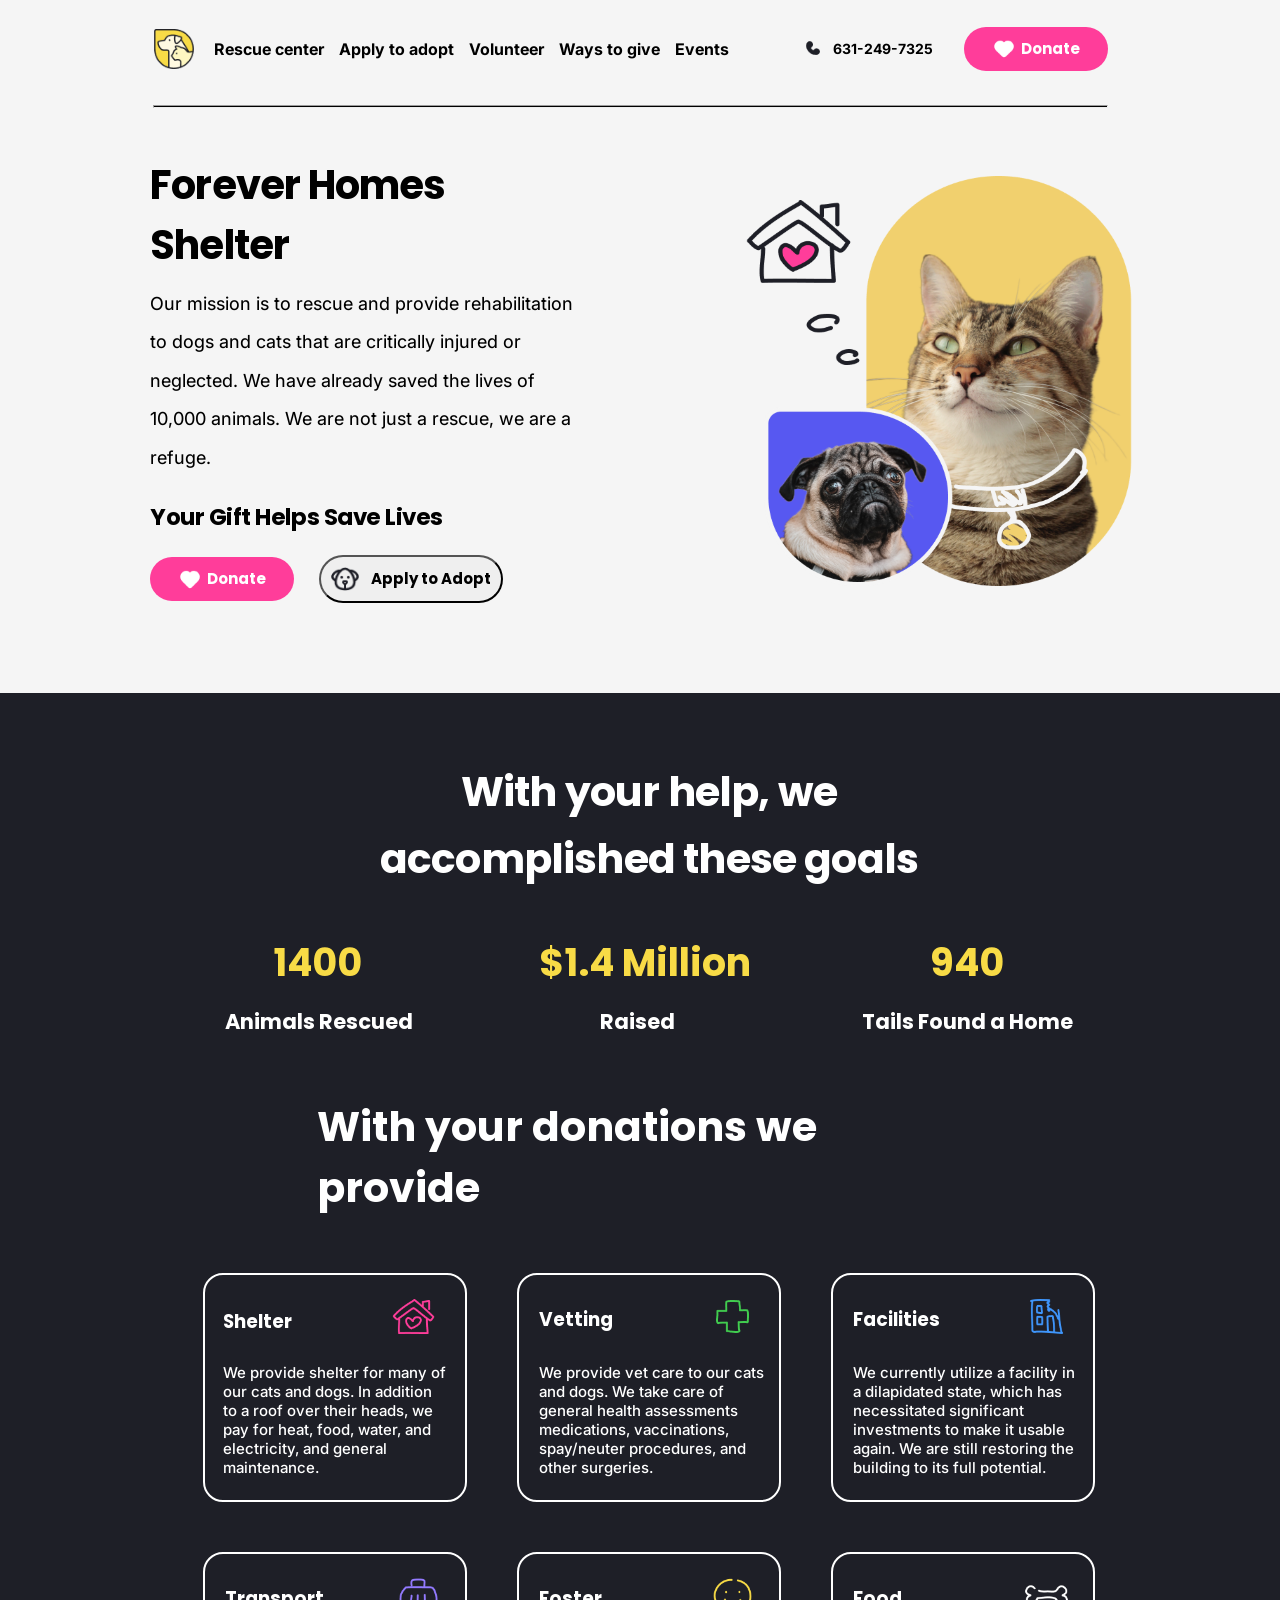
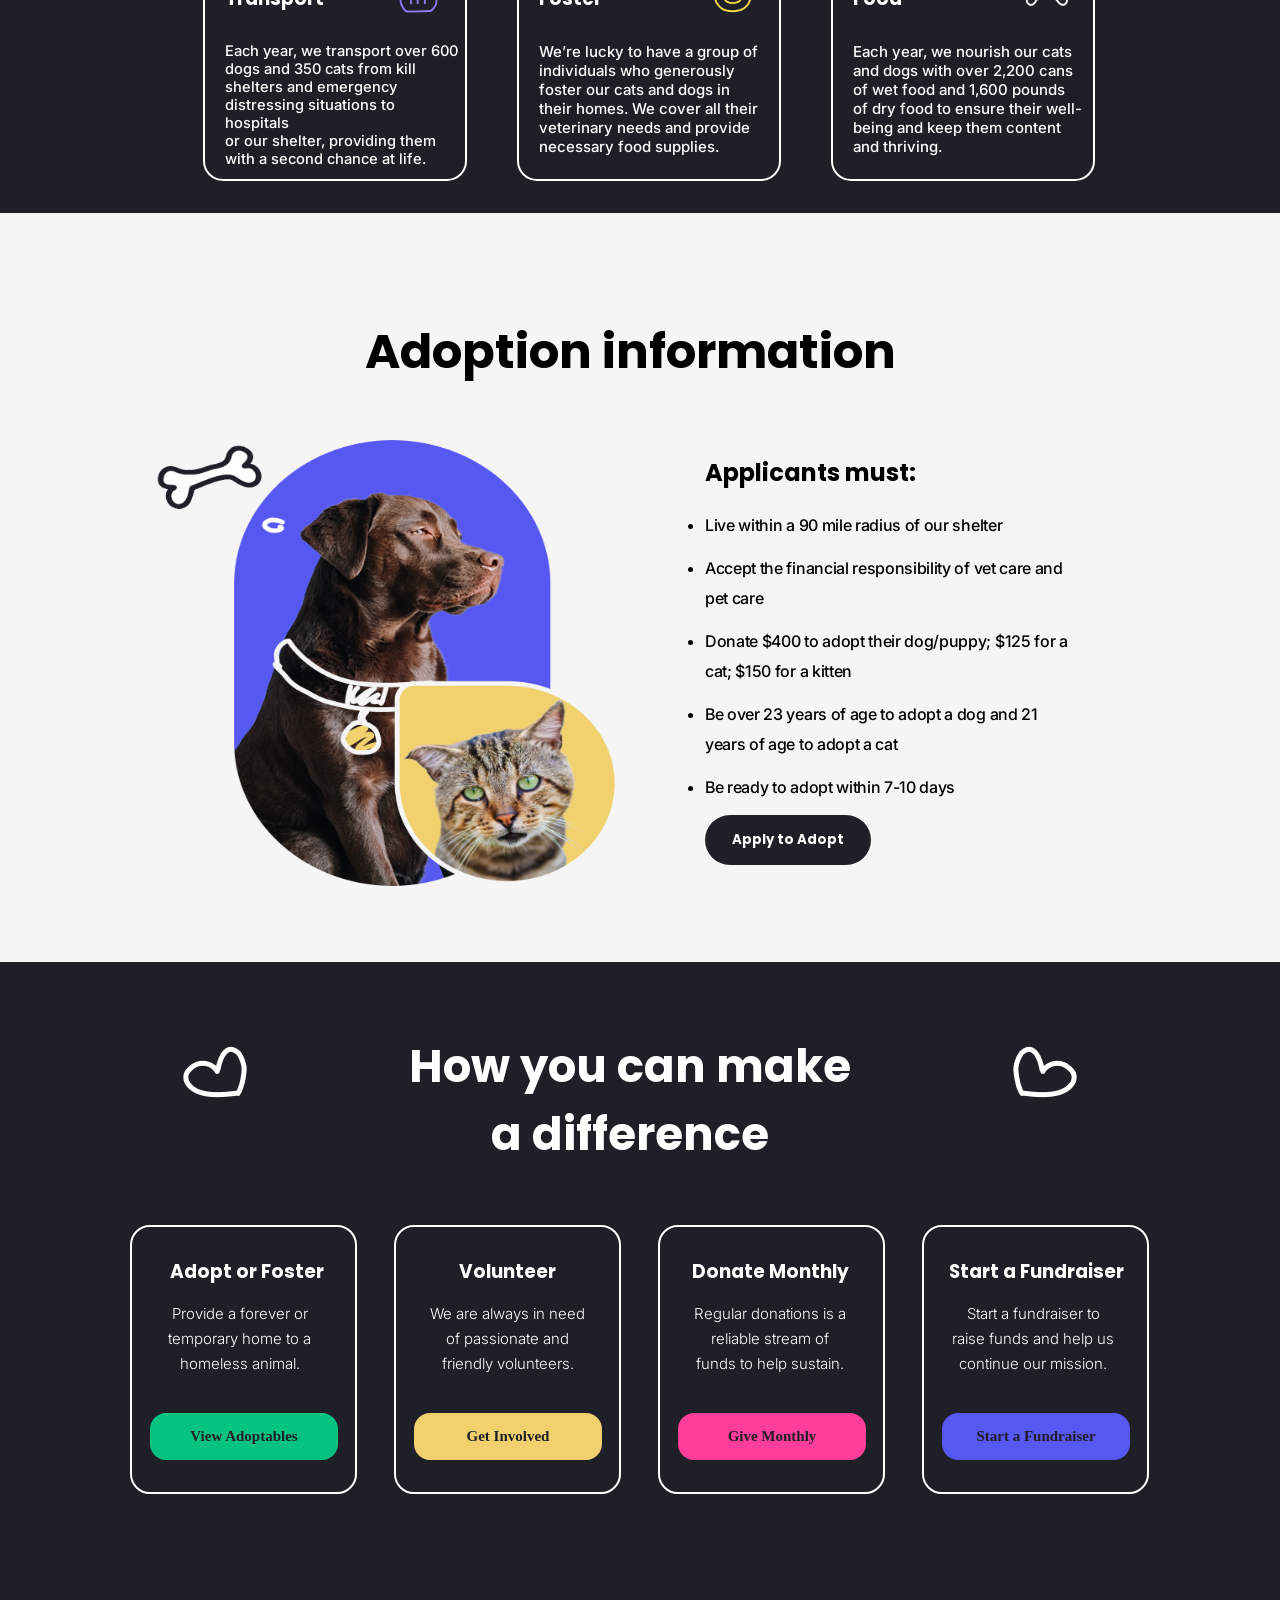
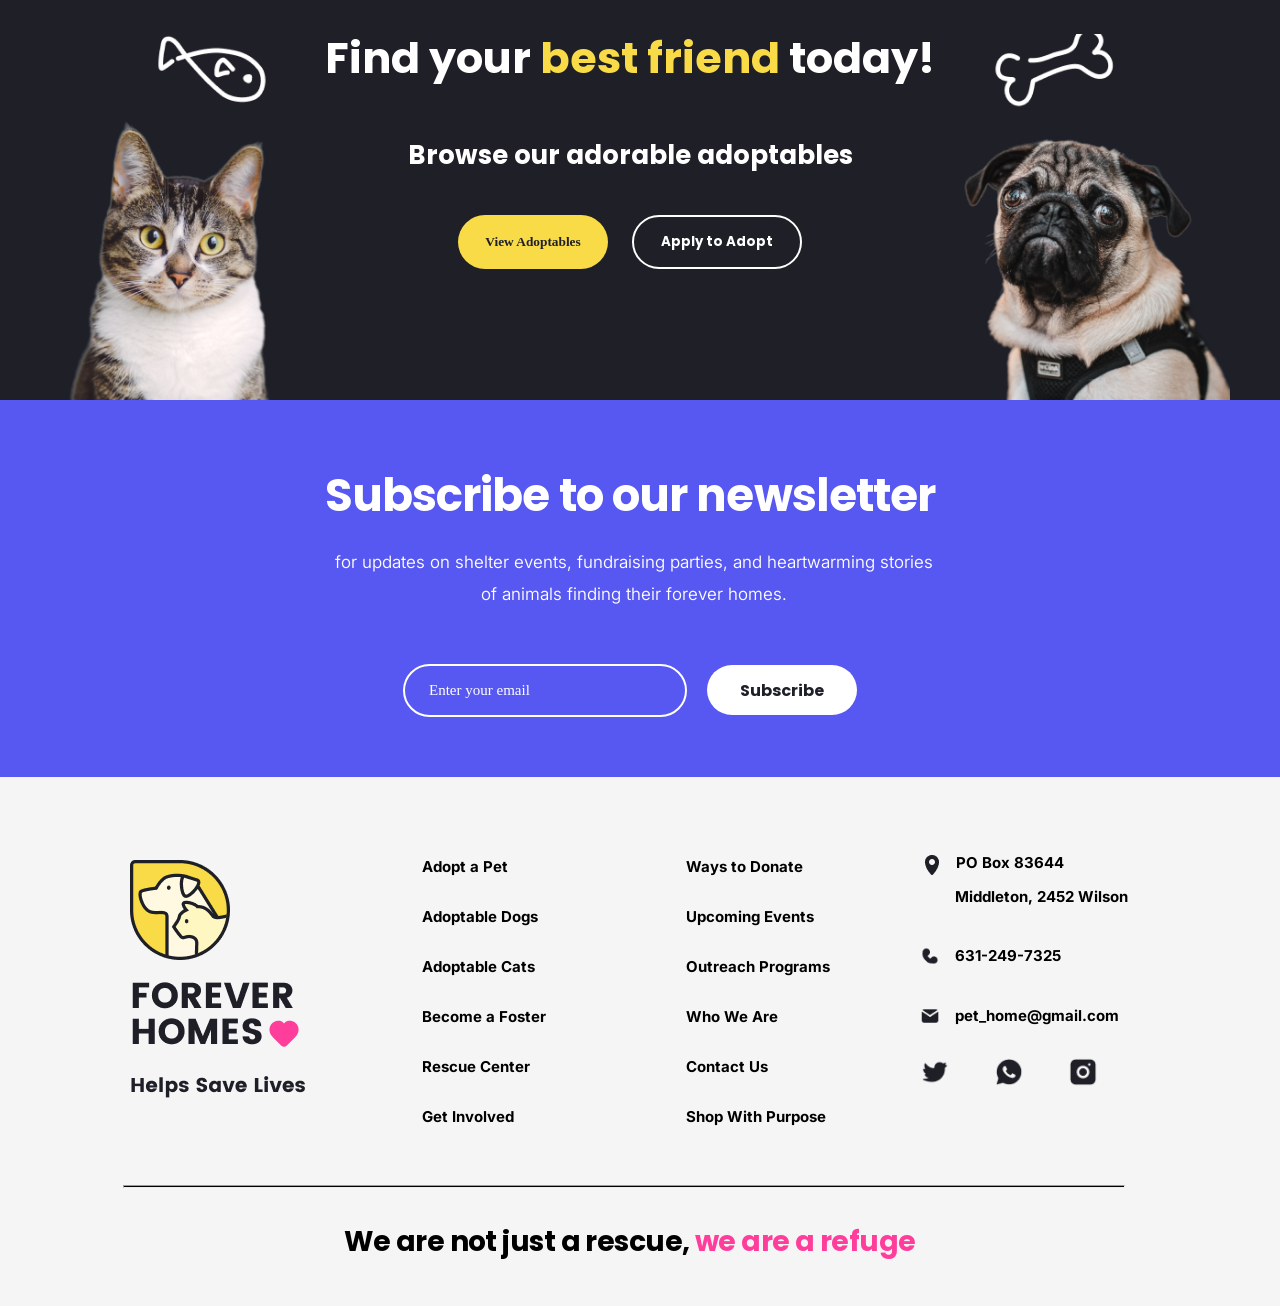
==== commit 2568a604: "Terminada a página inicial (ainda será feito o carrossel, mas futuramente) e rodapé finalizado" ====
--- a/HTML/index.html
+++ b/HTML/index.html
@@ -4,6 +4,7 @@
         <meta charset="UTF-8">
         <title>Desafio_4</title>
         <link rel="stylesheet" href="../CSS/style.css">
+        <link rel="stylesheet" href="../CSS/paginaInicial/subscribe.css">
         <link rel="stylesheet" href="../CSS/paginaInicial/bestFriends.css">
         <link rel="stylesheet" href="../CSS/paginaInicial/facaDiferenca_secao4.css">
         <link rel="stylesheet" href="../CSS/paginaInicial/blocoInfos_secao2.css">
@@ -11,6 +12,7 @@
         <link rel="stylesheet" href="../CSS/paginaInicial/caixas_secao2.css">
         <link rel="stylesheet" href="../CSS/paginaInicial/home_secao1.css">
         <link rel="stylesheet" href="../CSS/header/header.css">
+        <link rel="stylesheet" href="../CSS/footer/footer.css">
         <meta name="viewport" content="width=device-width, initial-scale=1.0">
         <link rel="preconnect" href="https://fonts.googleapis.com">
         <link rel="preconnect" href="https://fonts.gstatic.com" crossorigin>
@@ -201,13 +203,14 @@
                     </div>
                 </div>
             </div>
+            <!--SEÇÃO 4 - FAÇA A DIFERENÇA-->
             <div class="facaDiferenca_secao4">
-            <div class="container">
-                <div class="header">
-                    <img class="coracaoEsquerdo" src="../img/coracao_esquerdo.png" alt="Coração esquerdo">
-                    <h2>How you can make <br> a difference</h2>
-                    <img class="coracaoDireito" src="../img/coracao_direito.png" alt="Coração direito">
-                </div>
+                <div class="container">
+                    <div class="header">
+                        <img class="coracaoEsquerdo" src="../img/coracao_esquerdo.png" alt="Coração esquerdo">
+                        <h2>How you can make <br> a difference</h2>
+                        <img class="coracaoDireito" src="../img/coracao_direito.png" alt="Coração direito">
+                    </div>
                     <div class="cards">
                         <div class="card1">
                             <div>
@@ -252,22 +255,82 @@
                             </button>
                         </div>
                     </div>
+                    <!--SEÇÃO BEST FRIEND-->
                     <div class="bestFriend_secao4">
-                        <div>
-                            <img class="imagemGato" src="../img/gato_bestFriend.png" alt="Imagem de gatinho e um peixe em cima">
-                            <h2>Find your best friend today!</h2>
-                            <img class="imagemCachorro" src="../img/cachorro_bestFriend.png" alt="Imagem de cachorro e osso em cima">
-                        </div>
-                        <h3>Browse our adorable adoptables</h3>
-                        <button class ="botaoViewAdoptables">
-                            <span>View Adoptables</span>
-                        </button>
-                        <button class ="botaoApplytoAdopt">
-                            <span>Apply to Adopt</span>
-                        </button>
+                        <img class="imagemGato" src="../img/gato_bestFriend.png" alt="Imagem de gatinho e um peixe em cima">
+                        <div class="textoeBotaoBestFriend">
+                            <h2>Find your <span class="bestFriend">best friend</span>  today!</h2>
+                            <h3>Browse our adorable adoptables</h3>
+                            <div class="botoesBestFriend">
+                                <button class ="botaoViewAdoptablesBestFried">
+                                    <span>View Adoptables</span>
+                                </button>
+                                <button class ="botaoApplytoAdoptBestFriend">
+                                    <span>Apply to Adopt</span>
+                                </button>
+                            </div>
+                        </div>
+                        <img class="imagemCachorro" src="../img/cachorro_bestFriend.png" alt="Imagem de cachorro e osso em cima">
                     </div>
                 </div>
             </div>
+            <!--SUBSCRIBE-->
+            <section class="subscribe">
+                <div class="container">
+                    <h2>Subscribe to our newsletter</h2>
+                    <p> for updates on shelter events, fundraising parties, and heartwarming stories <br>
+                        of animals finding their forever homes.</p>
+                    <div class="elementosSubscribe">
+                        <input type="email" id="emailInput" class="emailInput" placeholder="Enter your email">
+                        <button class="botaoSubscribe">Subscribe</button>
+                    </div>
+                </div>
+            </section>
+            <!--RODAPÉ DO SITE-->
+            <footer>
+                <div class="container">
+                    <div class="footer-container">
+                        <div class="footer-esquerdo">
+                            <img src="../img/logoRodapé.png" alt="Logo do rodapé">
+                        </div>
+                        <div class="footer-row1">
+                            <ul class="row1">
+                                <li>Adopt a Pet</li>
+                                <li>Adoptable Dogs</li>
+                                <li>Adoptable Cats</li>
+                                <li>Become a Foster</li>
+                                <li>Rescue Center</li>
+                                <li>Get Involved</li>
+                            </ul>
+                        </div>
+                        <div class="footer-row2">
+                            <ul class="row2">
+                                <li>Ways to Donate</li>
+                                <li>Upcoming Events</li>
+                                <li>Outreach Programs</li>
+                                <li>Who We Are</li>
+                                <li>Contact Us</li>
+                                <li>Shop With Purpose</li>
+                            </ul>
+                        </div>
+                        <div class="footer-direito">
+                            <ul class="contatos">
+                                <li class="rdSocial3"><img src="../img/icon-localizacao.png" alt="Localizacao"> PO Box 83644</li>
+                                <li class="rdSocial2"> Middleton, 2452 Wilson</li>
+                                <li class="rdSocial"><img src="../img/icon_telefone.png" alt="Telefone"> 631-249-7325</li>
+                                <li class="rdSocial"><img src="../img/icon_email.png" alt="Email"> pet_home@gmail.com</li>
+                            </ul>
+                            <div class="midiasSociais">
+                                <img src="../img/icon_Twitter.png" alt="Twitter">
+                                <img src="../img/icon_WhatsApp.png" alt="WhatsApp">
+                                <img src="../img/icon_Instagram.png" alt="Instagram">
+                            </div>
+                        </div>
+                    </div>
+                    <hr>
+                    <h3>We are not just a rescue, <span> we are a refuge </span></h3>
+                </div>
+            </footer>
         </div>
         <script src="../JavaScript/main.js"></script>
     </body>
--- a/CSS/paginaInicial/subscribe.css
+++ b/CSS/paginaInicial/subscribe.css
@@ -0,0 +1,73 @@
+.subscribe {
+    text-align: center;
+    background-color: #5758F1;
+    padding-bottom: 60px;
+}
+
+.subscribe h2 {
+    margin-bottom: 10px;
+    color: #FFFFFF;
+    font-family: Poppins;
+    font-size: 45px;
+    font-weight: 700;
+    line-height: 67.2px;
+    letter-spacing: -0.02em;
+    text-align: center;
+}
+
+.subscribe p {
+    margin-bottom: 50px;
+    text-align: center;
+    color: #FFFFFF;
+    font-family: Inter;
+    font-size: 17px;
+    font-weight: 350;
+    line-height: 32px;
+    width: 1208px;
+    height: 68px;
+}
+
+.elementosSubscribe {
+    display: flex;
+    justify-content: center;
+    align-items: center;
+    gap: 20px;
+}
+
+.botaoSubscribe {
+    width: 150px;
+    height: 50px;
+    padding: 16px 32px 16px 32px;
+    border-radius: 32px;
+    background-color: white;
+    font-family: Poppins;
+    font-size: 16px;
+    font-weight: 700;
+    line-height: 17px;
+    text-align: center;
+    color: #1E1F27;
+    border: none;
+}
+
+.emailInput {
+    width: 120px;
+    height: 17px;
+    padding: 16px 136px 16px 24px;
+    gap: 8px;
+    border-radius: 32px;
+    border: 2px solid #FFFFFF;
+    background: #5758F1;
+    font-family: Poppins;
+    font-size: 15px;
+    font-weight: 130;
+    line-height: 10px;
+    text-align: left;
+    color: #FFFFFF;
+}
+.emailInput::placeholder {
+    color: #FFFFFF;
+    opacity: 1;
+}
+
+
+
--- a/CSS/paginaInicial/bestFriends.css
+++ b/CSS/paginaInicial/bestFriends.css
@@ -1,22 +1,76 @@
 .bestFriend_secao4 {
-
-}
-.bestFriend_secao4 h2 {
-
-}
-.bestFriend_secao4 h3 {
-
-}
-.imagemGato {
-
-}
-.imagemCachorro {
-
-}
-.botaoViewAdoptables {
-
+    background-color: #1E1F27;
+    display: flex;
+    max-width: 1200px;
+    justify-content: center;
+    align-items: center;
+    position: relative;
+    text-align: center;
 }
 
-.botaoApplytoAdopt {
+.bestFriend_secao4 h2 {
+    margin: 0;
+    font-family: Poppins;
+    color: #FFFFFF;
+    font-size: 43px;
+    text-align: center;
+}
 
-}+.imagemGato, .imagemCachorro {
+    width: 275px;
+    padding-top: 140px;
+}
+
+.textoeBotaoBestFriend {
+    flex: 1;
+}
+
+.bestFriend {
+    color: #F8DB46;
+}
+
+
+.bestFriend_secao4 h3 {
+    font-family: Poppins;
+    color: #FFFFFF;
+    font-size: 26px;
+    margin-top: 46px;
+}
+
+.botoesBestFriend {
+    display: flex;
+    justify-content: center;
+    gap: 10px;
+    margin-top: 40px;
+}
+
+.botaoViewAdoptables, .botaoApplytoAdopt {
+    font-family: Poppins;
+    font-size: 18px;
+    cursor: pointer;
+    border-radius: 32px;
+    padding: 16px 32px 16px 32px;
+}
+
+.botaoViewAdoptablesBestFried {
+    padding: 15px 27px 15px 27px;
+    background-color: #F8DB46;
+    color: #1E1F27;
+    border: none;
+    cursor: pointer;
+    border-radius: 32px;
+    font-family: Poppins;
+    font-weight: 820;
+}
+
+.botaoApplytoAdoptBestFriend {
+    padding: 15px 27px 15px 27px;
+    background-color: #1E1F27;
+    border: #FFFFFF solid 2px;
+    color: #FFFFFF;
+    cursor: pointer;
+    border-radius: 32px;
+    margin-left: 14px;
+    font-family: Poppins;
+    font-weight: 700;
+}
--- a/CSS/paginaInicial/facaDiferenca_secao4.css
+++ b/CSS/paginaInicial/facaDiferenca_secao4.css
@@ -2,7 +2,6 @@
     background-color: #1E1F27;
     max-width: 100%;
 }
-
 .header {
     position: relative;
     text-align: center;
@@ -11,7 +10,6 @@
 .coracaoEsquerdo {
     padding-top: 60px;
 }
-
 
 .header h2 {
     display: inline-flex;
--- a/CSS/paginaInicial/infoAdocao_secao3.css
+++ b/CSS/paginaInicial/infoAdocao_secao3.css
@@ -20,7 +20,7 @@
     width: 420px;
 }
 .imagemAdocaoInfo img {
-    width: 470px;
+    width: 490px;
     height: 470px;
 }
 /*CSS da lista*/
--- a/CSS/footer/footer.css
+++ b/CSS/footer/footer.css
@@ -0,0 +1,156 @@
+footer {
+    padding-bottom: 10px;
+    padding-top: 50px;
+}
+
+.footer-container {
+    display: flex;
+    max-width: 1200px;
+    margin: 0;
+    padding: 0;
+}
+/*Imagem do rodapé*/
+.footer-esquerdo img {
+    max-width: 300px;
+    padding-left: 60px;
+    padding-right: 30px;
+    padding-top: 33.5px;
+}
+/*Primeira fileira das colunas*/
+.footer-row1 {
+    display: flex;
+    flex-direction: row;
+    padding-right: 150px;
+    font-family: Inter;
+    font-size: 15px;
+    font-weight: 700;
+    line-height: 32px;
+    padding-bottom: 20px;
+}
+/*Segunda fileira das colunas*/
+.footer-row2 {
+    display: flex;
+    flex-direction: row;
+    padding-right: 150px;
+    font-family: Inter;
+    font-size: 15px;
+    font-weight: 700;
+    line-height: 32px;
+}
+
+.footer-row1 ul {
+    list-style-type: none;
+    padding: 0;
+    line-height: 50px;
+}
+.footer-row2 ul {
+    list-style-type: none;
+    padding: 0;
+    line-height: 50px;
+}
+/*Terceira fileira das colunas*/
+.footer-direito ul li {
+    display: flex;
+    flex-direction: row;
+    font-family: Inter;
+    font-size: 15px;
+    font-weight: 700;
+    padding-top: 10px;
+}
+.rdSocial2 {
+    padding-bottom: 15px;
+    padding-left: 35px;
+}
+.rdSocial {
+    list-style-type: none;
+    line-height: 50px;
+}
+.rdSocial3 img {
+    padding-right: 12px;
+}
+.rdSocial img {
+    max-width: 20px;
+    max-height: 20px;
+    padding-right: 15px;
+    padding-top: 15.5px;
+}
+/*Redes sociais*/
+.midiasSociais img {
+    max-width: 30px;
+    padding-left: 40px;
+}
+footer hr {
+    width: 1119px;
+    background-color: black;
+    height: 1.5px;
+    margin-left: 60px;
+}
+footer h3 {
+    font-size: 28px;
+    font-family: Poppins;
+    font-weight: 700;
+    line-height: 51.2px;
+    letter-spacing: -0.02em;
+    text-align: center;
+}
+footer h3 span {
+    color: #FF3D9A;
+}
+
+@media (max-width: 1300px) {
+    /*Primeira fileira das colunas*/
+    .footer-row1 {
+        display: flex;
+        flex-direction: row;
+        padding-right: 140px;
+        font-family: Inter;
+        font-size: 15px;
+        font-weight: 700;
+        line-height: 32px;
+        padding-bottom: 20px;
+    }
+
+    /*Segunda fileira das colunas*/
+    .footer-row2 {
+        display: flex;
+        flex-direction: row;
+        padding-right: 50px;
+        font-family: Inter;
+        font-size: 15px;
+        font-weight: 700;
+        line-height: 32px;
+    }
+
+    .footer-direito ul li {
+        display: flex;
+        flex-direction: row;
+        font-family: Inter;
+        font-size: 15px;
+        font-weight: 700;
+        padding-top: 10px;
+    }
+    .footer-esquerdo img {
+        max-width: 300px;
+        padding-left: 100px;
+        padding-right: 20px;
+        padding-top: 33.5px;
+    }
+    footer hr {
+        width: 1000px;
+        background-color: black;
+        height: 1.5px;
+        margin-left: 93px;
+    }
+    footer h3 {
+        font-size: 28px;
+        font-family: Poppins;
+        font-weight: 700;
+        line-height: 51.2px;
+        letter-spacing: -0.02em;
+        text-align: center;
+    }
+    footer h3 span {
+        color: #FF3D9A;
+    }
+}
+
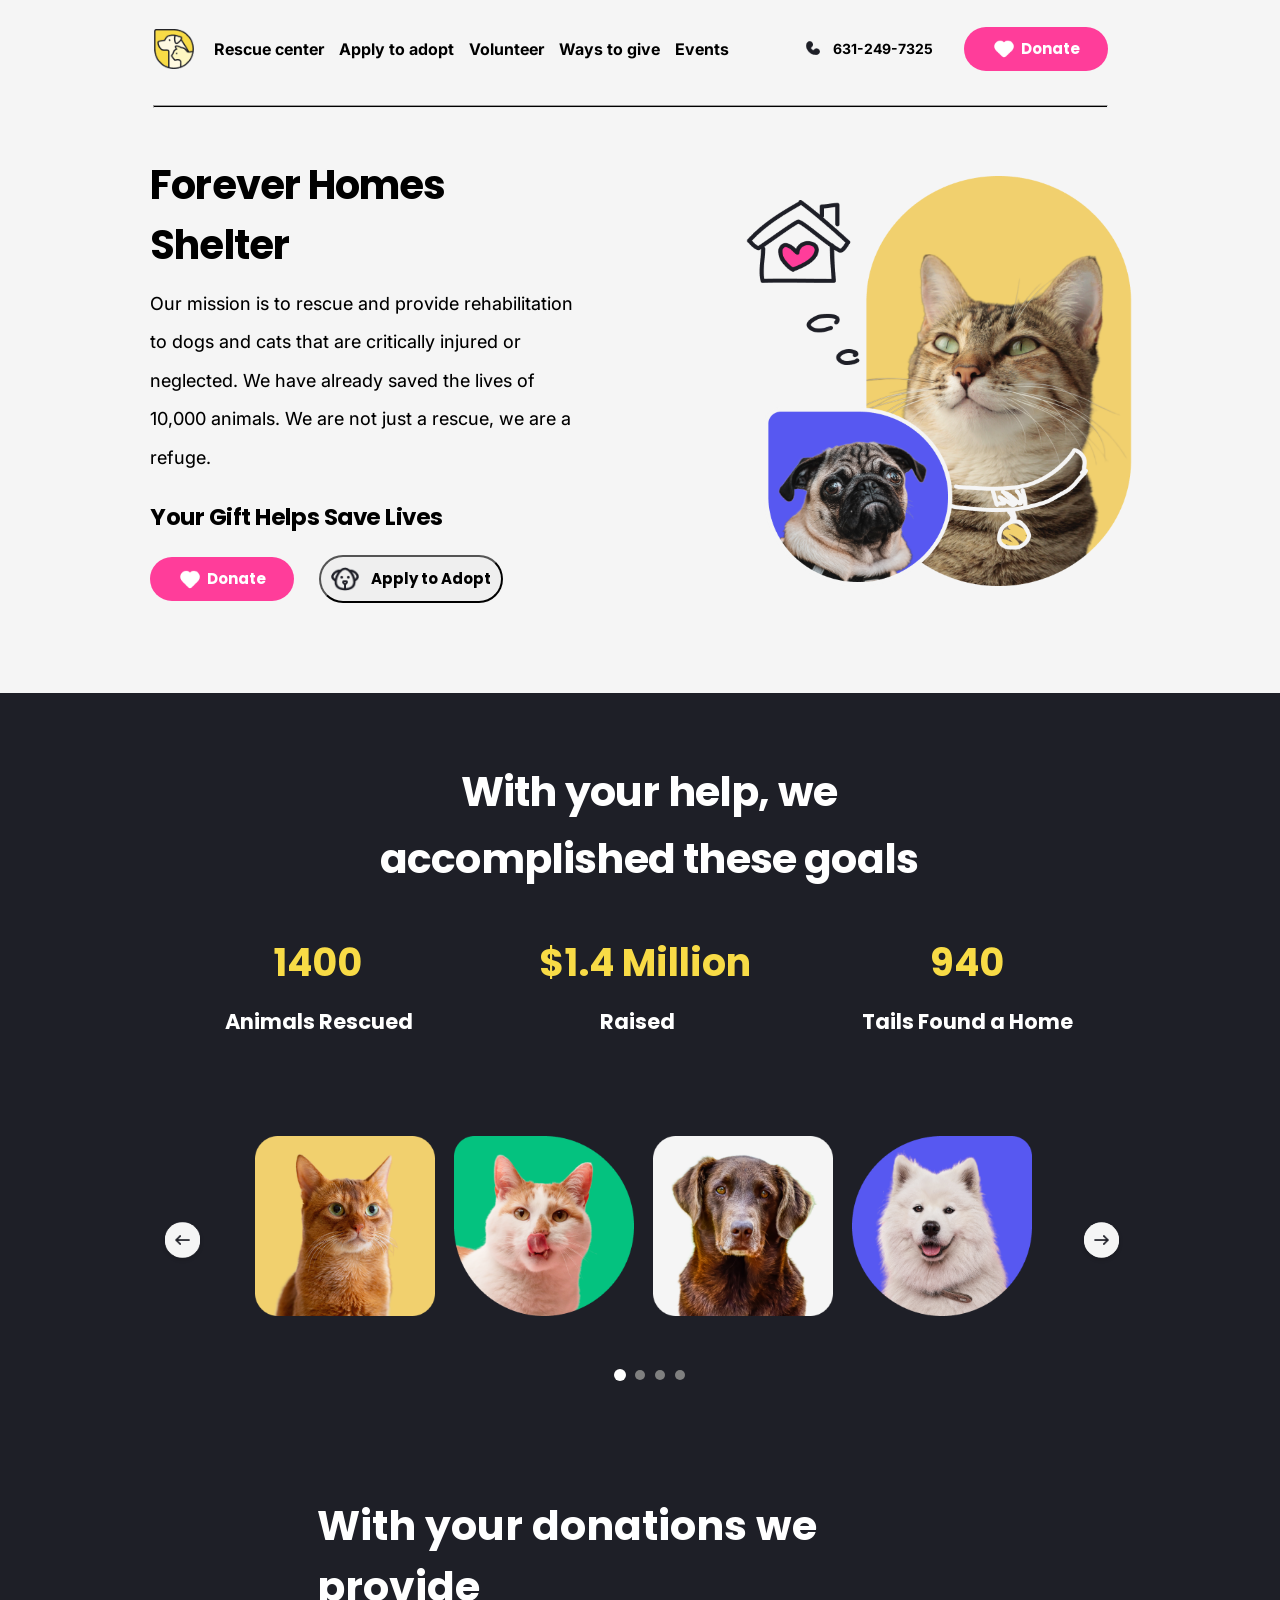
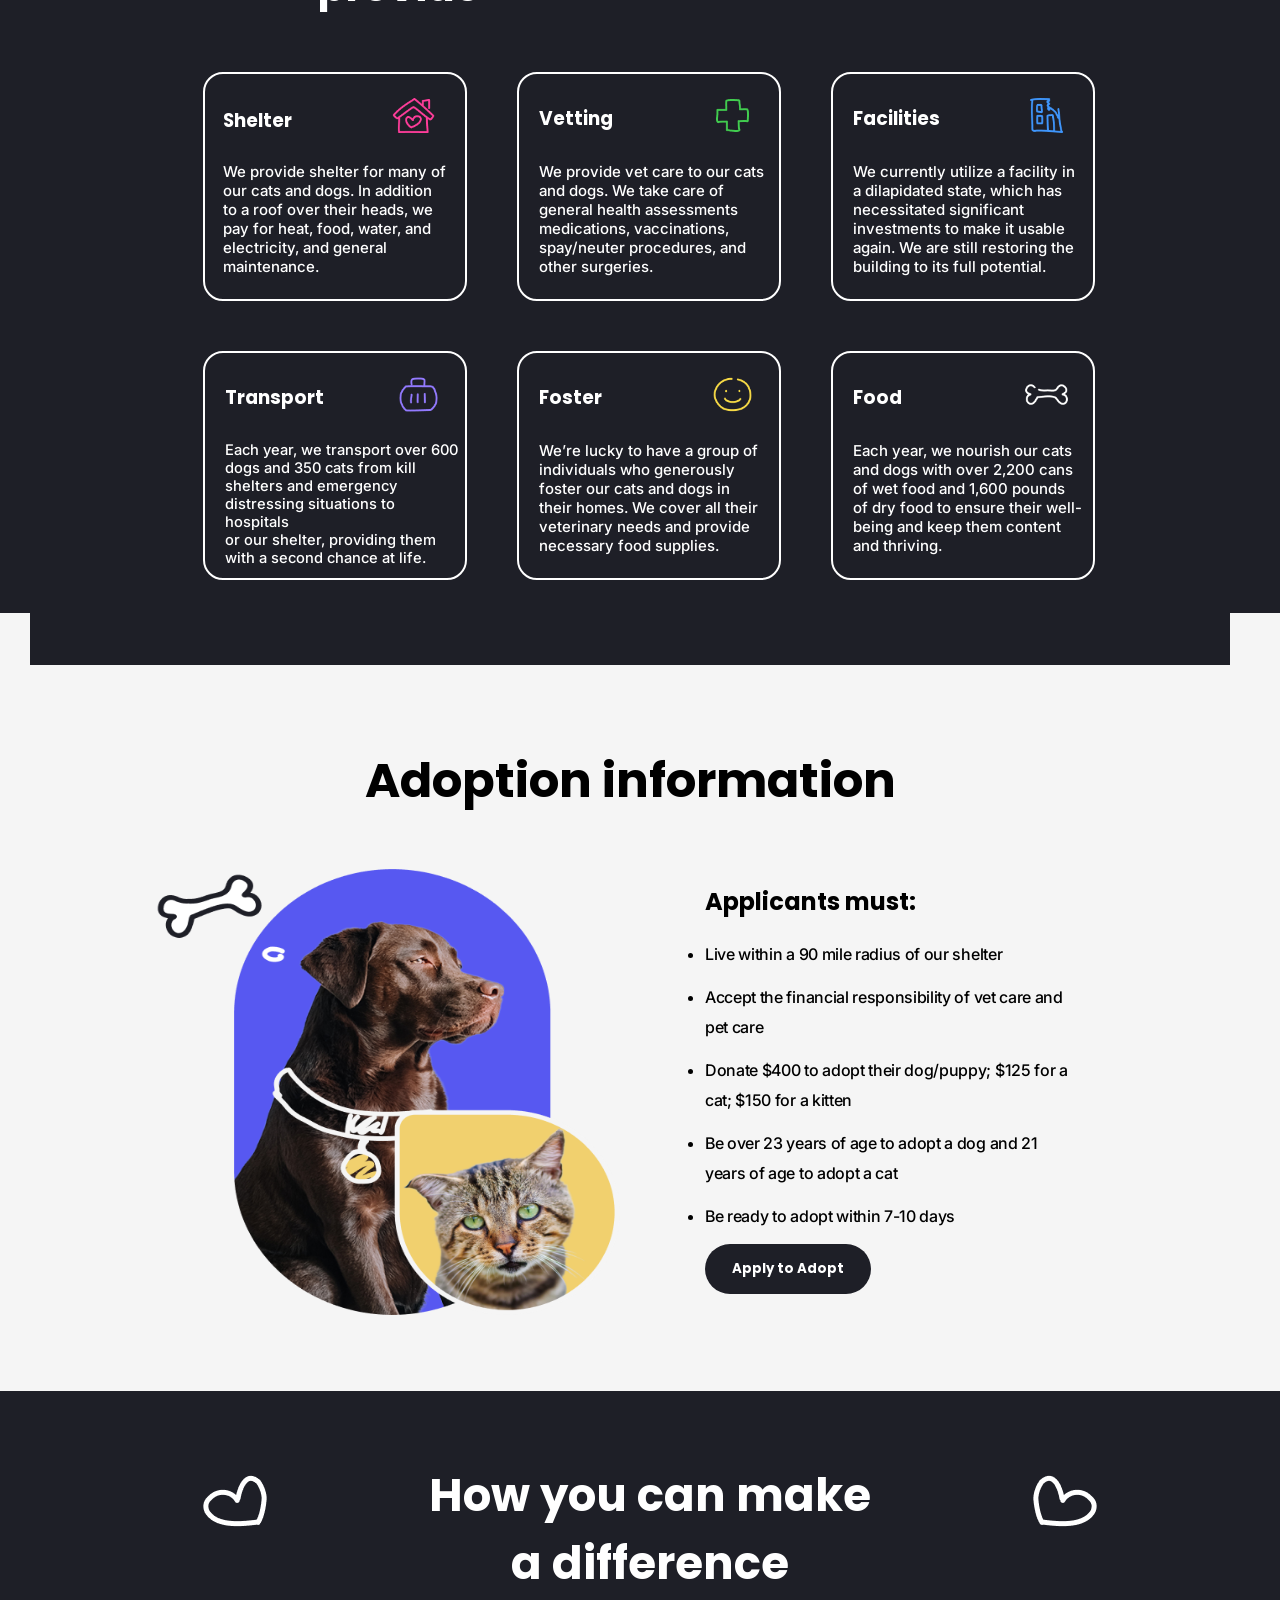
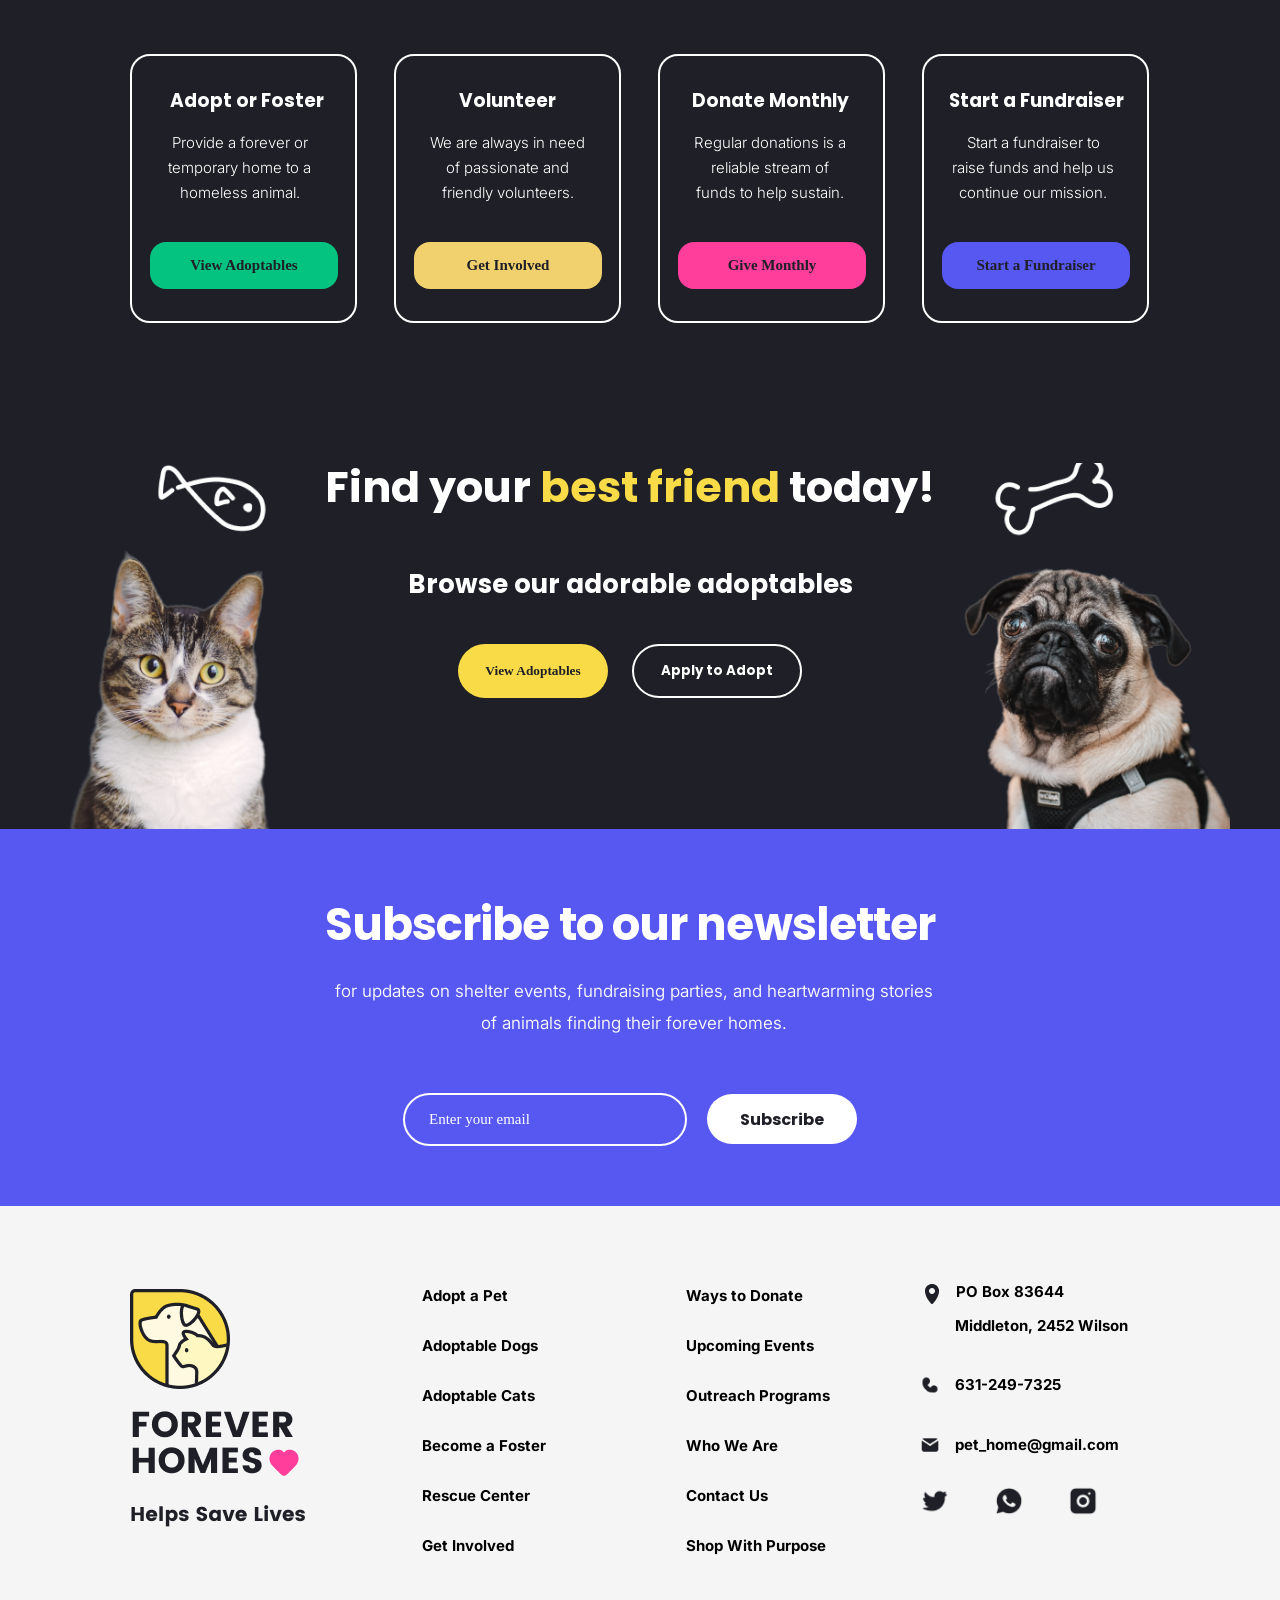
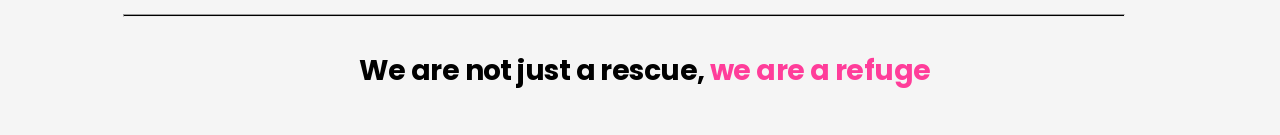
==== commit 75bd2172: "Concluida a página principal e finalizado o carrossel de imagens" ====
--- a/HTML/index.html
+++ b/HTML/index.html
@@ -4,6 +4,7 @@
         <meta charset="UTF-8">
         <title>Desafio_4</title>
         <link rel="stylesheet" href="../CSS/style.css">
+        <link rel="stylesheet" href="../CSS/paginaInicial/carrossel.css">
         <link rel="stylesheet" href="../CSS/paginaInicial/subscribe.css">
         <link rel="stylesheet" href="../CSS/paginaInicial/bestFriends.css">
         <link rel="stylesheet" href="../CSS/paginaInicial/facaDiferenca_secao4.css">
@@ -100,12 +101,35 @@
                         <p>Tails Found a Home</p>
                     </div>
                 </div>
+                <!--CARROSSEL-->
+                <div class="conteudo">
+                    <i id="left" class="setaLeft">
+                        <img src="../img/seta_Left.png" alt="imagem de seta para a esquerda">
+                    </i>
+                    <div class="carrossel">
+                        <div class="card">
+                            <div class="img"><img src="../img/carrossel_1.png" alt="primeira imagem do carrossel" draggable="false"></div>
+                            <div class="img"><img src="../img/carrossel_2.png" alt="segunda imagem do carrossel" draggable="false"></div>
+                            <div class="img"><img src="../img/carrossel_3.png" alt="terceira imagem do carrossel" draggable="false"></div>
+                            <div class="img"><img src="../img/carrossel_4.png" alt="quarta imagem do carrossel" draggable="false"></div>
+                        </div>
+                    </div>
+                    <i id="rigth" class="setaRigth">
+                        <img src="../img/seta_Right.png" alt="imagem de seta para a direita">
+                    </i>
+                    <div class="navigation-dots">
+                        <span class="dot active"></span>
+                        <span class="dot"></span>
+                        <span class="dot"></span>
+                        <span class="dot"></span>
+                    </div>
+                </div>
                 <!--INFORMAÇÕES DA DOAÇÃO - SEÇÃO 2-->
                 <h2 class="caixasTItulo">With your donations we provide</h2>
                 <div class="caixasLinha1">
                     <div class="box1">
                         <div class="header1">
-                            <h3>Shelter </h3>
+                            <h3>Shelter</h3>
                             <img src="../img/icon_casa.png" alt="Imagem de uma casinha rosa">
                         </div>
                         <p>We provide shelter for many of <br>
@@ -182,27 +206,28 @@
                         </p>
                     </div>
                 </div>
-                <!--INFORMAÇÕES DAS ADOCÕES - SEÇÃO 3-->
-                <h2 class="tituloSecao3">Adoption information</h2>
-                <div class="infoAdocao_secao3">
-                    <div class="imagemAdocaoInfo">
-                        <img src="../img/cachorros_secao3.png" alt="Imagem da seção 3">
-                    </div>
-                    <div class="listaInfo">
-                        <h4>Applicants must:</h4>
-                        <ul>
-                            <li>Live within a 90 mile radius of our shelter</li>
-                            <li>Accept the financial responsibility of vet care and <br> pet care</li>
-                            <li>Donate $400 to adopt their dog/puppy; $125 for a <br> cat; $150 for a kitten</li>
-                            <li>Be over 23 years of age to adopt a dog and 21 <br> years of age to adopt a cat</li>
-                            <li>Be ready to adopt within 7-10 days</li>
-                        </ul>
-                        <button class ="botaoApplytoAdoptSecao3">
-                            <span>Apply to Adopt</span>
-                        </button>
-                    </div>
-                </div>
-            </div>
+                <div class="container"></div>
+                    <!--INFORMAÇÕES DAS ADOCÕES - SEÇÃO 3-->
+                    <h2 class="tituloSecao3">Adoption information</h2>
+                    <div class="infoAdocao_secao3">
+                        <div class="imagemAdocaoInfo">
+                            <img src="../img/cachorros_secao3.png" alt="Imagem da seção 3">
+                        </div>
+                        <div class="listaInfo">
+                            <h4>Applicants must:</h4>
+                            <ul>
+                                <li>Live within a 90 mile radius of our shelter</li>
+                                <li>Accept the financial responsibility of vet care and <br> pet care</li>
+                                <li>Donate $400 to adopt their dog/puppy; $125 for a <br> cat; $150 for a kitten</li>
+                                <li>Be over 23 years of age to adopt a dog and 21 <br> years of age to adopt a cat</li>
+                                <li>Be ready to adopt within 7-10 days</li>
+                            </ul>
+                            <button class ="botaoApplytoAdoptSecao3">
+                                <span>Apply to Adopt</span>
+                            </button>
+                        </div>
+                    </div>
+                </div>
             <!--SEÇÃO 4 - FAÇA A DIFERENÇA-->
             <div class="facaDiferenca_secao4">
                 <div class="container">
--- a/CSS/paginaInicial/carrossel.css
+++ b/CSS/paginaInicial/carrossel.css
@@ -0,0 +1,76 @@
+.card .img img {
+    width: 180px;
+    height: 180px;
+}
+.carrossel {
+    display: flex;
+    align-items: center;
+    justify-content: center;
+    overflow: hidden;
+}
+.carrossel .card {
+    display: flex;
+    flex-direction: row;
+    justify-content: center;
+    gap: 19px;
+    padding-left: 126px;
+    list-style: none;
+    transition: opacity 0.5s ease-in-out;
+
+}
+.conteudo {
+    max-width: 1100px;
+    width: 100%;
+    position: relative;
+   padding-bottom: 80px;
+    overflow: hidden;
+}
+.conteudo i {
+    height: 35px;
+    width: 35px;
+    cursor: pointer;
+    position: absolute;
+    top: 32%;
+    transform: translateY(-50%);
+    background-color: #fff;
+    display: flex;
+    border-radius: 50%;
+    box-shadow: 0 2px 4px rgba(0, 0, 0, 0.2);
+
+
+}
+.conteudo .setaLeft {
+    left: 135px;
+}
+.conteudo .setaRigth {
+    right: 1px;
+    margin-right: 10px;
+}
+
+.carrossel.dragging .card {
+    cursor: grab;
+    user-select: none;
+}
+.carrossel.no-transition .card {
+    transition: none;
+}
+.navigation-dots {
+    display: flex;
+    padding-left: 580px;
+    margin-top: 50px;
+}
+
+.dot {
+    height: 10px;
+    width: 10px;
+    margin: 0 5px;
+    background-color: gray;
+    border-radius: 50%;
+    display: inline-block;
+    transition: background-color 0.5s, transform 0.5s;
+}
+
+.dot.active {
+    background-color: white;
+    transform: scale(1.2);
+}
--- a/CSS/paginaInicial/facaDiferenca_secao4.css
+++ b/CSS/paginaInicial/facaDiferenca_secao4.css
@@ -4,6 +4,7 @@
 }
 .header {
     position: relative;
+    padding-left: 40px;
     text-align: center;
 }
 
--- a/CSS/paginaInicial/blocoInfos_secao2.css
+++ b/CSS/paginaInicial/blocoInfos_secao2.css
@@ -1,5 +1,6 @@
 .blocoEstatistica {
-    height: 1100px;
+    height: 1500px;
+    width: 100%;
     background-color: #1E1F27;
     margin: 0;
     padding-bottom: 0;
@@ -27,6 +28,7 @@
     display: flex;
     justify-content: space-between;
     padding-left: 25px;
+    padding-bottom: 80px;
 }
 
 .bloco1 h3, .bloco2 h3, .bloco3 h3 {
--- a/CSS/paginaInicial/infoAdocao_secao3.css
+++ b/CSS/paginaInicial/infoAdocao_secao3.css
@@ -11,7 +11,7 @@
 .tituloSecao3 {
     text-align: center;
     width: 100%;
-    padding-top: 70px;
+    padding-top: 40px;
     font-size: 48px;
     font-family: Poppins;
 }
--- a/CSS/paginaInicial/caixas_secao2.css
+++ b/CSS/paginaInicial/caixas_secao2.css
@@ -14,11 +14,12 @@
     display: flex;
     padding-top: 0;
     margin: 0;
+    padding-bottom: 60px;
 }
 .caixasTItulo {
     color: #FFFFFF;
     font-family: Poppins;
-    padding-top: 40px;
+    padding-top: 35px;
     padding-left: 287px;
     font-size: 41px;
     display: flex;
--- a/CSS/footer/footer.css
+++ b/CSS/footer/footer.css
@@ -92,6 +92,7 @@
     line-height: 51.2px;
     letter-spacing: -0.02em;
     text-align: center;
+    padding-left: 30px;
 }
 footer h3 span {
     color: #FF3D9A;
